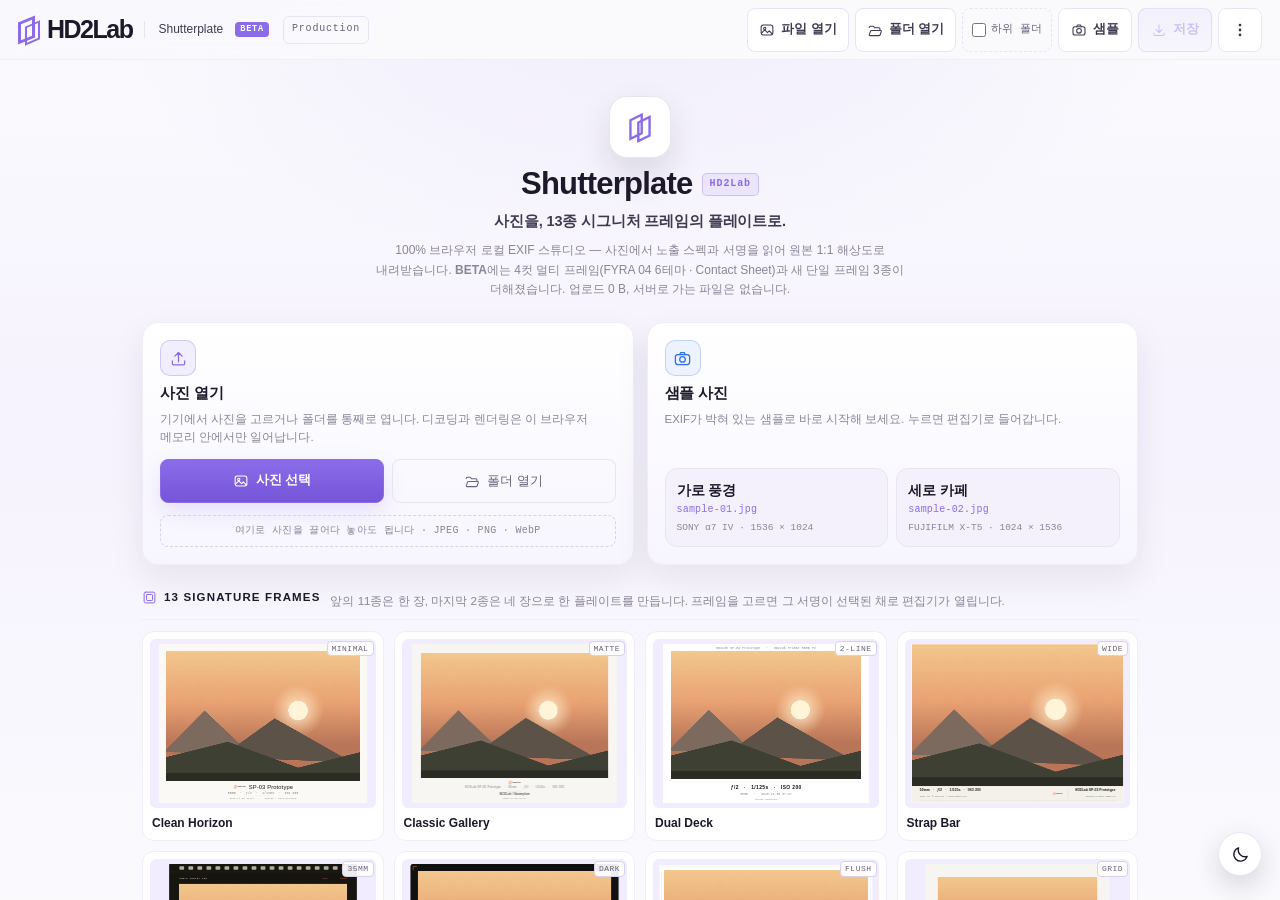
==== beta/index.html @ faafee8e "chore(assets): 공용 테마 자산을 레포 안 ./assets/ 로 복사 — 루트 /assets/ 참조 제거 (beta 포함) - assets/hd2-theme.css · " ====
<!DOCTYPE html>
<html lang="ko" data-theme="light">
<head>
  <meta charset="utf-8" />
  <meta name="viewport" content="width=device-width, initial-scale=1.0, viewport-fit=cover" />
  <meta name="theme-color" content="#FAFAFD" />
  <meta name="color-scheme" content="light dark" />
  <meta name="description" content="HD2Lab Shutterplate BETA — 사진을 13종 시그니처 프레임의 플레이트로. EXIF를 읽어 보더·노출 스펙·서명을 얹고 원본 1:1 해상도로 내려받습니다. 4컷 멀티 프레임(FYRA 04 · Contact Sheet) 포함. 업로드 0 B, 100% 브라우저 로컬 처리." />
  <title>Shutterplate BETA — HD2Lab Photo Frame Studio</title>
  <link rel="canonical" href="https://hyangdan2.github.io/PKPilot0003/" />

  <!-- Signature face for a custom caption (필기체). Loaded up front so the
       canvas can print it the moment a visitor picks it. -->
  <link rel="preconnect" href="https://fonts.googleapis.com" />
  <link rel="preconnect" href="https://fonts.gstatic.com" crossorigin />
  <link rel="stylesheet" href="https://fonts.googleapis.com/css2?family=Caveat:wght@400;700&display=swap" />

  <!-- PWA -->
  <link rel="manifest" href="manifest.json" />
  <meta name="apple-mobile-web-app-capable" content="yes" />
  <meta name="apple-mobile-web-app-status-bar-style" content="black-translucent" />
  <meta name="apple-mobile-web-app-title" content="Shutterplate" />
  <meta name="application-name" content="Shutterplate" />

  <!-- Favicons (HD2Lab dual-skew 규격) -->
  <link rel="icon" href="favicon.ico?v=20261116-softiris" sizes="any" />
  <link rel="icon" href="favicon.svg?v=20261116-softiris" type="image/svg+xml" />
  <link rel="icon" href="favicon-32x32.png?v=20261116-softiris" type="image/png" sizes="32x32" />
  <link rel="apple-touch-icon" href="apple-touch-icon.png?v=20261116-softiris" sizes="180x180" />

  <!-- Open Graph -->
  <meta property="og:type" content="website" />
  <meta property="og:site_name" content="HD2Lab" />
  <meta property="og:locale" content="ko_KR" />
  <meta property="og:title" content="Shutterplate BETA — HD2Lab Photo Frame Studio" />
  <meta property="og:description" content="사진을 13종 시그니처 프레임의 플레이트로 — 4컷 멀티 프레임(FYRA 04 · Contact Sheet) 포함. EXIF 노출 스펙·서명을 얹어 원본 1:1 해상도로." />
  <meta property="og:url" content="https://hyangdan2.github.io/PKPilot0003/beta/" />
  <meta property="og:image" content="https://hyangdan2.github.io/PKPilot0003/og-image.png?v=20261116-softiris" />
  <meta property="og:image:secure_url" content="https://hyangdan2.github.io/PKPilot0003/og-image.png?v=20261116-softiris" />
  <meta property="og:image:type" content="image/png" />
  <meta property="og:image:width" content="1200" />
  <meta property="og:image:height" content="630" />
  <meta property="og:image:alt" content="HD2Lab Shutterplate Beta — 13 frame signatures, EXIF photo plate studio" />

  <!-- Twitter -->
  <meta name="twitter:card" content="summary_large_image" />
  <meta name="twitter:title" content="Shutterplate BETA — HD2Lab Photo Frame Studio" />
  <meta name="twitter:description" content="사진을 13종 시그니처 프레임의 플레이트로 — 4컷 멀티 프레임 포함." />
  <meta name="twitter:image" content="https://hyangdan2.github.io/PKPilot0003/og-image.png?v=20261116-softiris" />

  <!-- HD2Lab shared theme: applies the stored hd2-theme before first paint (no flash) -->
  <script>try{var h=localStorage.getItem('hd2-theme');document.documentElement.setAttribute('data-theme',h==='dark'?'dark':'light');}catch(e){document.documentElement.setAttribute('data-theme','light');}</script>
  <link rel="stylesheet" href="../assets/hd2-theme.css?v=20261117-navy" />
  <script src="../assets/hd2-theme.js?v=20261117-navy" defer></script>
  <link rel="stylesheet" href="style.css?v=20261117-dark" />
</head>
<body>
  <!-- ── 자체 제작 SVG 아이콘 스프라이트 ─────────────────────────────── -->
  <svg class="sprite" xmlns="http://www.w3.org/2000/svg" aria-hidden="true" focusable="false">
    <!-- 필드 아이콘 -->
    <symbol id="i-camera" viewBox="0 0 24 24"><rect x="3" y="7" width="18" height="12.6" rx="3.1"/><circle cx="12" cy="13.2" r="3.5"/><path d="M8.4 7l1.4-2.4h4.4L15.6 7"/></symbol>
    <symbol id="i-optics" viewBox="0 0 24 24"><circle cx="12" cy="12" r="8.4"/><circle cx="12" cy="12" r="3.6"/><path d="M12 3.6v2.6M12 17.8v2.6M3.6 12h2.6M17.8 12h2.6"/></symbol>
    <symbol id="i-focal" viewBox="0 0 24 24"><path d="M4 12h16M4 12l3.4-3.4M4 12l3.4 3.4M20 12l-3.4-3.4M20 12l-3.4 3.4"/><circle cx="12" cy="12" r="1" fill="currentColor" stroke="none"/></symbol>
    <symbol id="i-aperture" viewBox="0 0 24 24"><circle cx="12" cy="12" r="8.4"/><path d="M12 4.2l6.6 4.6-2.5 7.8H7.9L5.4 8.8z"/><path d="M12 12l6.6-3.2M12 12l-4.1 4.6M12 12H5.4"/></symbol>
    <symbol id="i-shutter" viewBox="0 0 24 24"><circle cx="12" cy="12" r="8.4"/><path d="M12 7.2v5.1l3.4 2"/><path d="M12 3.6v1.4M20.4 12h-1.4M12 20.4v-1.4M3.6 12h1.4"/></symbol>
    <symbol id="i-iso" viewBox="0 0 24 24"><path d="M4 16.6a8.4 8.4 0 1 1 16 0"/><path d="M6.2 11.2l1.4.9M12 7.6v1.6M17.8 11.2l-1.4.9"/><path d="M12 16.4l4-3.6"/><circle cx="12" cy="16.4" r="1.2" fill="currentColor" stroke="none"/></symbol>
    <symbol id="i-date" viewBox="0 0 24 24"><rect x="3.4" y="5.2" width="17.2" height="15" rx="3"/><path d="M3.4 9.8h17.2M8.2 3.4v3.4M15.8 3.4v3.4"/><path d="M7.6 13.6h2.2M13.4 13.6h2.2M7.6 17h2.2M13.4 17h2.2"/></symbol>
    <symbol id="i-caption" viewBox="0 0 24 24"><path d="M14.4 5.2l4.4 4.4-7.6 7.6-4.8.8.8-4.8z"/><path d="M4 20.4c2.6-.3 4.2-1.8 5.6-1.8 1.4 0 2 1 3.4 1 1 0 1.8-.4 2.4-1.1"/></symbol>
    <!-- UI 아이콘 -->
    <symbol id="i-upload" viewBox="0 0 24 24"><path d="M12 16.2V4.4M12 4.4L7.4 9M12 4.4L16.6 9"/><path d="M4.2 15v3.2a1.8 1.8 0 0 0 1.8 1.8h12a1.8 1.8 0 0 0 1.8-1.8V15"/></symbol>
    <symbol id="i-image" viewBox="0 0 24 24"><rect x="3.2" y="4.6" width="17.6" height="14.8" rx="3.2"/><circle cx="8.6" cy="9.6" r="1.7"/><path d="M3.8 16.8l4.9-4.9 4.1 4.1 2.6-2.6 4.6 4.6"/></symbol>
    <symbol id="i-download" viewBox="0 0 24 24"><path d="M12 4.2v11.6M12 15.8l-4.4-4.4M12 15.8l4.4-4.4"/><path d="M4.2 16.6v1.8a1.8 1.8 0 0 0 1.8 1.8h12a1.8 1.8 0 0 0 1.8-1.8v-1.8"/></symbol>
    <symbol id="i-share" viewBox="0 0 24 24"><path d="M12 15.4V3.6M12 3.6L7.8 7.8M12 3.6l4.2 4.2"/><path d="M5.4 12.4v6.2a1.8 1.8 0 0 0 1.8 1.8h9.6a1.8 1.8 0 0 0 1.8-1.8v-6.2"/></symbol>
    <symbol id="i-minus" viewBox="0 0 24 24"><path d="M5.2 12h13.6"/></symbol>
    <symbol id="i-plus" viewBox="0 0 24 24"><path d="M12 5.2v13.6M5.2 12h13.6"/></symbol>
    <symbol id="i-fit" viewBox="0 0 24 24"><path d="M4.4 9.2V6.2a1.8 1.8 0 0 1 1.8-1.8H9M15 4.4h2.8a1.8 1.8 0 0 1 1.8 1.8v3M19.6 15v2.8a1.8 1.8 0 0 1-1.8 1.8H15M9 19.6H6.2a1.8 1.8 0 0 1-1.8-1.8V15"/></symbol>
    <symbol id="i-sun" viewBox="0 0 24 24"><circle cx="12" cy="12" r="4.1"/><path d="M12 2.6v2.1M12 19.3v2.1M2.6 12h2.1M19.3 12h2.1M5.5 5.5l1.5 1.5M17 17l1.5 1.5M18.5 5.5L17 7M7 17l-1.5 1.5"/></symbol>
    <symbol id="i-moon" viewBox="0 0 24 24"><path d="M20.2 14.6A8.2 8.2 0 0 1 9.5 3.9a8.5 8.5 0 1 0 10.7 10.7z"/></symbol>
    <symbol id="i-dots" viewBox="0 0 24 24"><circle cx="12" cy="5.4" r="1.85" fill="currentColor" stroke="none"/><circle cx="12" cy="12" r="1.85" fill="currentColor" stroke="none"/><circle cx="12" cy="18.6" r="1.85" fill="currentColor" stroke="none"/></symbol>
    <symbol id="i-close" viewBox="0 0 24 24"><path d="M5.8 5.8l12.4 12.4M18.2 5.8L5.8 18.2"/></symbol>
    <symbol id="i-check" viewBox="0 0 24 24"><path d="M4.8 12.6l4.7 4.7L19.2 7.2"/></symbol>
    <symbol id="i-refresh" viewBox="0 0 24 24"><path d="M19.8 12a7.8 7.8 0 1 1-2.6-5.8"/><path d="M19.9 4.4v4.4h-4.4"/></symbol>
    <symbol id="i-swap" viewBox="0 0 24 24"><path d="M4.4 8.4h13.2M14.2 5l3.4 3.4-2 1.9M19.6 15.6H6.4M9.8 19l-3.4-3.4"/></symbol>
    <symbol id="i-trash" viewBox="0 0 24 24"><path d="M4.8 7.2h14.4M9.4 7.2V5.4a1.4 1.4 0 0 1 1.4-1.4h2.4a1.4 1.4 0 0 1 1.4 1.4v1.8"/><path d="M6.6 7.2l.8 11.4a1.8 1.8 0 0 0 1.8 1.6h5.6a1.8 1.8 0 0 0 1.8-1.6l.8-11.4"/><path d="M10.4 10.8v6M13.6 10.8v6"/></symbol>
    <symbol id="i-shield" viewBox="0 0 24 24"><path d="M12 3.2l7.4 2.9v5.3c0 4.5-3.1 7.8-7.4 9.6-4.3-1.8-7.4-5.1-7.4-9.6V6.1z"/><path d="M8.8 11.9l2.3 2.3 3.9-3.9"/></symbol>
    <symbol id="i-chevron" viewBox="0 0 24 24"><path d="M7 10l5 5 5-5"/></symbol>
    <symbol id="i-sliders" viewBox="0 0 24 24"><path d="M4.4 7.6h6.2M14.4 7.6h5.2M4.4 16.4h3.2M11.4 16.4h8.2"/><circle cx="12.6" cy="7.6" r="1.9"/><circle cx="9.6" cy="16.4" r="1.9"/></symbol>
    <symbol id="i-stamp" viewBox="0 0 24 24"><circle cx="12" cy="9.2" r="5.2"/><path d="M8.6 13.6L7.2 20.4h9.6l-1.4-6.8"/></symbol>
    <symbol id="i-film" viewBox="0 0 24 24"><rect x="3" y="5" width="18" height="14" rx="2.4"/><path d="M6.6 5v14M17.4 5v14M3 9.2h3.6M3 14.8h3.6M17.4 9.2H21M17.4 14.8H21"/></symbol>
    <symbol id="i-frame" viewBox="0 0 24 24"><rect x="3.4" y="3.4" width="17.2" height="17.2" rx="2.4"/><rect x="7.2" y="7.2" width="9.6" height="9.6" rx="1.2"/></symbol>
    <symbol id="i-ratio" viewBox="0 0 24 24"><rect x="3.4" y="6.4" width="17.2" height="11.2" rx="2.2"/><path d="M6.6 6.4v11.2M17.4 6.4v11.2"/></symbol>
    <symbol id="i-grid" viewBox="0 0 24 24"><rect x="3.6" y="3.6" width="7.2" height="7.2" rx="1.6"/><rect x="13.2" y="3.6" width="7.2" height="7.2" rx="1.6"/><rect x="3.6" y="13.2" width="7.2" height="7.2" rx="1.6"/><rect x="13.2" y="13.2" width="7.2" height="7.2" rx="1.6"/></symbol>
    <symbol id="i-info" viewBox="0 0 24 24"><circle cx="12" cy="12" r="8.6"/><path d="M12 11v5.4"/><circle cx="12" cy="7.9" r="1" fill="currentColor" stroke="none"/></symbol>
    <symbol id="i-copy" viewBox="0 0 24 24"><rect x="9" y="9" width="11.4" height="11.4" rx="2.6"/><path d="M15.4 5.8V5.2a2.2 2.2 0 0 0-2.2-2.2H5.6A2.2 2.2 0 0 0 3.4 5.2v7.6a2.2 2.2 0 0 0 2.2 2.2h.6"/></symbol>
    <symbol id="i-arrow" viewBox="0 0 24 24"><path d="M4.6 12h14M13.2 6.6L18.6 12l-5.4 5.4"/></symbol>
    <!-- 포털 -->
    <symbol id="i-portal-home" viewBox="0 0 24 24"><path d="M4 10.4L12 4l8 6.4V20a1 1 0 0 1-1 1h-4.6v-6.2H9.6V21H5a1 1 0 0 1-1-1z"/></symbol>
    <symbol id="i-portal-apps" viewBox="0 0 24 24"><rect x="3.6" y="3.6" width="7.2" height="7.2" rx="2"/><rect x="13.2" y="3.6" width="7.2" height="7.2" rx="2"/><rect x="3.6" y="13.2" width="7.2" height="7.2" rx="2"/><rect x="13.2" y="13.2" width="7.2" height="7.2" rx="2"/></symbol>
    <!-- 워크스페이스 -->
    <symbol id="i-folder" viewBox="0 0 24 24"><path d="M3.4 7.6a1.8 1.8 0 0 1 1.8-1.8h4.4l2.1 2.3h6.9a1.8 1.8 0 0 1 1.8 1.8v9.5a1.8 1.8 0 0 1-1.8 1.8H5.2a1.8 1.8 0 0 1-1.8-1.8z"/><path d="M3.4 10.6h17.2"/></symbol>
    <symbol id="i-folder-open" viewBox="0 0 24 24"><path d="M3.4 8.2a1.8 1.8 0 0 1 1.8-1.8h4.2l1.9 2.1h6.3a1.8 1.8 0 0 1 1.8 1.8v1.3"/><path d="M4.2 20.4h13.9a1.8 1.8 0 0 0 1.7-1.2l1.7-5.1a1 1 0 0 0-.9-1.3H6.9a1.8 1.8 0 0 0-1.7 1.2l-1.9 5.4z"/></symbol>
  </svg>

  <a class="skip-link" href="#appMain">본문으로 건너뛰기</a>

  <header class="app-header">
    <button class="brand" id="brandBtn" type="button" aria-label="Shutterplate 홈으로 이동" title="Shutterplate 홈 — 랜딩 화면">
      <span class="mark" aria-hidden="true"></span>
      <span class="brand-name">HD2Lab</span>
      <em>Shutterplate</em>
      <span class="beta-badge" title="베타 빌드 — 정식판은 Production 링크">BETA</span>
    </button>
    <a class="prod-link" href="../" title="정식판 Shutterplate로 이동" aria-label="정식판 Shutterplate로 이동">Production</a>

    <div class="header-actions">
      <!-- PC 워크스페이스 열기 (≥1024px) -->
      <div class="pc-open" id="pcOpen">
        <button class="hbtn" id="openFilesBtn" type="button" title="사진 여러 장 열기 — 워크스페이스" aria-label="사진 여러 장 열기">
          <svg class="ic" viewBox="0 0 24 24" aria-hidden="true"><use href="#i-image"/></svg>
          <span class="hbtn-label">파일 열기</span>
        </button>
        <button class="hbtn" id="openFolderBtn" type="button" title="폴더 열기 — Workspace" aria-label="폴더 열기">
          <svg class="ic" viewBox="0 0 24 24" aria-hidden="true"><use href="#i-folder-open"/></svg>
          <span class="hbtn-label">폴더 열기</span>
        </button>
        <label class="pc-rec" for="recursiveToggle" title="폴더를 열 때 하위 폴더의 사진까지 포함">
          <input type="checkbox" id="recursiveToggle" />
          <span>하위 폴더</span>
        </label>
      </div>
      <input id="wsFileInput" type="file" accept="image/*" multiple hidden />
      <input id="wsFolderInput" type="file" accept="image/*" webkitdirectory directory multiple hidden />
      <button class="hbtn" id="headerSampleBtn" type="button" title="샘플 사진 불러오기" aria-label="샘플 사진 불러오기">
        <svg class="ic" viewBox="0 0 24 24" aria-hidden="true"><use href="#i-camera"/></svg>
        <span class="hbtn-label">샘플</span>
      </button>
      <button class="hbtn hbtn--accent" id="headerDownloadBtn" type="button" title="플레이트 저장" aria-label="플레이트 저장" disabled>
        <svg class="ic" viewBox="0 0 24 24" aria-hidden="true"><use href="#i-download"/></svg>
        <span class="hbtn-label">저장</span>
      </button>
      <!-- 편집기 전용: 랜딩의 플로팅 토글이 여기로 도킹한다 (js/theme-dock.js) -->
      <button class="hbtn-theme" id="headerThemeBtn" type="button" aria-pressed="false" aria-label="다크 모드로 전환 (네이비 &amp; 라벤더)" title="다크 모드로 전환 (네이비 &amp; 라벤더)">
        <svg class="ic ic-theme ic-theme--moon" viewBox="0 0 24 24" aria-hidden="true" focusable="false"><path d="M20.4 14.4A8.6 8.6 0 0 1 9.6 3.6a8.6 8.6 0 1 0 10.8 10.8z"/></svg>
        <svg class="ic ic-theme ic-theme--sun" viewBox="0 0 24 24" aria-hidden="true" focusable="false"><circle cx="12" cy="12" r="4.1"/><path d="M12 2.7v2.3M12 19v2.3M2.7 12h2.3M19 12h2.3M5.4 5.4l1.6 1.6M17 17l1.6 1.6M18.6 5.4L17 7M7 17l-1.6 1.6"/></svg>
      </button>
      <div class="portal-menu" id="portalMenu">
        <button class="portal-menu-btn" id="portalMenuBtn" type="button" aria-haspopup="menu" aria-expanded="false" aria-controls="portalMenuDropdown" aria-label="더 보기 — 워크스페이스 · 샘플 · 포털" title="더 보기">
          <svg class="ic" viewBox="0 0 24 24" aria-hidden="true"><use href="#i-dots"/></svg>
        </button>
        <div class="portal-menu-dropdown" id="portalMenuDropdown" role="menu" aria-labelledby="portalMenuBtn" hidden>
          <p class="portal-menu-head">WORKSPACE</p>
          <button class="portal-item" id="menuHomeBtn" type="button" role="menuitem">
            <span class="portal-ic" aria-hidden="true"><svg class="ic" viewBox="0 0 24 24"><use href="#i-portal-home"/></svg></span>
            <span class="portal-text"><b>홈 / 랜딩 화면</b><small>시작 화면으로 이동</small></span>
            <span class="portal-badge" aria-hidden="true">HOME</span>
          </button>
          <button class="portal-item" id="menuResetExifBtn" type="button" role="menuitem" disabled>
            <span class="portal-ic" aria-hidden="true"><svg class="ic" viewBox="0 0 24 24"><use href="#i-refresh"/></svg></span>
            <span class="portal-text"><b>EXIF 값으로 되돌리기</b><small id="menuResetHint">사진을 열면 쓸 수 있습니다</small></span>
            <span class="portal-badge portal-badge--live" id="menuResetBadge" aria-hidden="true">EXIF</span>
          </button>
          <button class="portal-item" id="menuEmblemBtn" type="button" role="menuitemcheckbox" aria-checked="false">
            <span class="portal-ic" aria-hidden="true"><svg class="ic" viewBox="0 0 24 24"><use href="#i-stamp"/></svg></span>
            <span class="portal-text"><b>엠블럼 색상</b><small id="menuEmblemHint">현재 원본 컬러 — 눌러서 All Black</small></span>
            <span class="portal-badge" id="menuEmblemState" aria-hidden="true">COLOR</span>
          </button>
          <span class="portal-sep" role="separator"></span>
          <p class="portal-menu-head">SAMPLES</p>
          <button class="portal-item" id="menuSample01" type="button" role="menuitem">
            <span class="portal-ic" aria-hidden="true"><svg class="ic" viewBox="0 0 24 24"><use href="#i-image"/></svg></span>
            <span class="portal-text"><b>가로 풍경</b><small>sample-01.jpg · SONY α7 IV</small></span>
            <span class="portal-badge" aria-hidden="true">LANDSCAPE</span>
          </button>
          <button class="portal-item" id="menuSample02" type="button" role="menuitem">
            <span class="portal-ic" aria-hidden="true"><svg class="ic" viewBox="0 0 24 24"><use href="#i-camera"/></svg></span>
            <span class="portal-text"><b>세로 카페</b><small>sample-02.jpg · FUJIFILM X-T5</small></span>
            <span class="portal-badge" aria-hidden="true">CAFE</span>
          </button>
          <span class="portal-sep" role="separator"></span>
          <p class="portal-menu-head">BUILD</p>
          <a class="portal-item" role="menuitem" href="../">
            <span class="portal-ic" aria-hidden="true"><svg class="ic" viewBox="0 0 24 24"><use href="#i-arrow"/></svg></span>
            <span class="portal-text"><b>Production으로 돌아가기</b><small>정식 Shutterplate (8 프레임)</small></span>
            <span class="portal-badge" aria-hidden="true">STABLE</span>
          </a>
          <span class="portal-sep" role="separator"></span>
          <p class="portal-menu-head">NAVIGATION</p>
          <a class="portal-item" role="menuitem" href="https://hyangdan2.github.io/" target="_blank" rel="noopener noreferrer">
            <span class="portal-ic" aria-hidden="true"><svg class="ic" viewBox="0 0 24 24"><use href="#i-portal-home"/></svg></span>
            <span class="portal-text"><b>HD2Lab Web-HQ</b><small>Main Portal</small></span>
            <span class="portal-badge" aria-hidden="true">EXTERNAL</span>
          </a>
          <a class="portal-item" role="menuitem" href="https://hyangdan2.github.io/ApplicationHub/" target="_blank" rel="noopener noreferrer">
            <span class="portal-ic" aria-hidden="true"><svg class="ic" viewBox="0 0 24 24"><use href="#i-portal-apps"/></svg></span>
            <span class="portal-text"><b>ApplicationHub</b><small>Apps Catalog</small></span>
            <span class="portal-badge" aria-hidden="true">EXTERNAL</span>
          </a>
        </div>
      </div>
    </div>
  </header>

  <main class="app-main" id="appMain" tabindex="-1">

  <!-- ── 랜딩 (Film Studio식 홈) ─────────────────────────────────────── -->
  <section class="home" id="homeView" aria-label="Shutterplate 랜딩">
    <div class="home-inner">
      <div class="inapp-banner home-inapp" id="homeInappBanner" data-inapp-banner role="status" hidden>
        <svg class="ic" viewBox="0 0 24 24" aria-hidden="true"><use href="#i-info"/></svg>
        <p class="inapp-msg"><b data-inapp-name>카카오톡</b> 안에서는 사진 저장이 막힙니다 — ‘다른 브라우저로 열기’로 열어 주세요</p>
        <button class="inapp-copy" type="button" data-copy-url aria-label="페이지 주소 복사">
          <svg class="ic" viewBox="0 0 24 24" aria-hidden="true"><use href="#i-copy"/></svg><span>주소 복사</span>
        </button>
      </div>

      <header class="home-hero">
        <span class="hero-mark" aria-hidden="true">
          <svg viewBox="0 0 64 64" aria-label="HD2Lab Brand Mark">
            <path d="M15 20L35 10V43L15 53ZM29 24L49 14V47L29 57Z" fill="none" stroke="#8B6CE8" stroke-width="4.2" stroke-linejoin="miter"/>
          </svg>
        </span>
        <div class="hero-title-row">
          <h1>Shutterplate</h1>
          <span class="brand-badge hero-badge">HD2Lab</span>
        </div>
        <p class="hero-sub">사진을, 13종 시그니처 프레임의 플레이트로.</p>
        <p class="hero-note">100% 브라우저 로컬 EXIF 스튜디오 — 사진에서 노출 스펙과 서명을 읽어 원본 1:1 해상도로 내려받습니다. <b>BETA</b>에는 4컷 멀티 프레임(FYRA 04 6테마 · Contact Sheet)과 새 단일 프레임 3종이 더해졌습니다. 업로드 0 B, 서버로 가는 파일은 없습니다.</p>
      </header>

      <section class="home-session" id="homeSession" aria-label="진행 중인 세션" hidden>
        <span class="hs-thumb"><canvas id="homeThumb" width="112" height="112" aria-hidden="true"></canvas></span>
        <div class="hs-info">
          <span class="hs-kicker">ACTIVE SESSION</span>
          <b class="hs-name" id="homeSessionName">—</b>
          <span class="hs-meta"><span id="homeSessionSize">—</span><span class="sep" aria-hidden="true">·</span><span id="homeSessionFrame">—</span></span>
        </div>
        <button class="btn btn-accent hs-continue" id="homeContinueBtn" type="button">
          <span>계속 편집하기 (Continue Editing)</span>
          <svg class="ic" viewBox="0 0 24 24" aria-hidden="true"><use href="#i-arrow"/></svg>
        </button>
      </section>

      <div class="home-launch">
        <section class="launch-card" id="homeDrop" aria-label="사진 열기">
          <div class="lc-head">
            <span class="lc-ic lc-ic--accent" aria-hidden="true"><svg class="ic" viewBox="0 0 24 24"><use href="#i-upload"/></svg></span>
            <h2>사진 열기</h2>
            <p>기기에서 사진을 고르거나 폴더를 통째로 엽니다. 디코딩과 렌더링은 이 브라우저 메모리 안에서만 일어납니다.</p>
          </div>
          <div class="lc-actions">
            <button class="btn btn-accent" id="homeOpenFilesBtn" type="button"><svg class="ic" viewBox="0 0 24 24" aria-hidden="true"><use href="#i-image"/></svg><span>사진 선택</span></button>
            <button class="btn btn-quiet" id="homeOpenFolderBtn" type="button"><svg class="ic" viewBox="0 0 24 24" aria-hidden="true"><use href="#i-folder-open"/></svg><span>폴더 열기</span></button>
          </div>
          <p class="lc-drop">여기로 사진을 끌어다 놓아도 됩니다 · JPEG · PNG · WebP</p>
        </section>

        <section class="launch-card" aria-label="샘플 사진">
          <div class="lc-head">
            <span class="lc-ic lc-ic--warm" aria-hidden="true"><svg class="ic" viewBox="0 0 24 24"><use href="#i-camera"/></svg></span>
            <h2>샘플 사진</h2>
            <p>EXIF가 박혀 있는 샘플로 바로 시작해 보세요. 누르면 편집기로 들어갑니다.</p>
          </div>
          <div class="lc-samples">
            <button class="sample-btn" id="homeSample01" type="button">
              <span class="sb-name">가로 풍경</span>
              <span class="sb-file">sample-01.jpg</span>
              <span class="sb-tag">SONY α7 IV · 1536 × 1024</span>
            </button>
            <button class="sample-btn" id="homeSample02" type="button">
              <span class="sb-name">세로 카페</span>
              <span class="sb-file">sample-02.jpg</span>
              <span class="sb-tag">FUJIFILM X-T5 · 1024 × 1536</span>
            </button>
          </div>
        </section>
      </div>

      <section class="home-frames" aria-labelledby="homeFramesTitle">
        <div class="hf-head">
          <h2 id="homeFramesTitle"><svg class="ic" viewBox="0 0 24 24" aria-hidden="true"><use href="#i-frame"/></svg>13 SIGNATURE FRAMES</h2>
          <p>앞의 11종은 한 장, 마지막 2종은 네 장으로 한 플레이트를 만듭니다. 프레임을 고르면 그 서명이 선택된 채로 편집기가 열립니다.</p>
        </div>
        <div class="hf-grid" id="homeFrameGrid" role="group" aria-label="시그니처 프레임 선택"></div>
      </section>

      <ul class="home-badges">
        <li><svg class="ic" viewBox="0 0 24 24" aria-hidden="true"><use href="#i-shield"/></svg>100% 로컬 처리 · 업로드 0 B</li>
        <li><svg class="ic" viewBox="0 0 24 24" aria-hidden="true"><use href="#i-ratio"/></svg>원본 1:1 해상도 출력</li>
        <li><svg class="ic" viewBox="0 0 24 24" aria-hidden="true"><use href="#i-grid"/></svg>4컷 멀티 프레임 · FYRA 04</li>
      </ul>
    </div>
  </section>

  <!-- ── 스튜디오 (편집기) ───────────────────────────────────────────── -->
  <section class="studio" id="editorView" aria-labelledby="editorTitle" hidden>
    <h2 class="sr-only" id="editorTitle">Shutterplate — HD2Lab 포토 프레임 스튜디오</h2>

    <!-- ── 프리뷰 스테이지 ─────────────────────────────────────────── -->
    <section class="stage" id="stage" aria-label="플레이트 프리뷰" tabindex="-1">
      <div class="stage-bar">
        <span class="chip" id="photoChip"><svg class="ic" viewBox="0 0 24 24" aria-hidden="true"><use href="#i-image"/></svg><span>사진 없음</span></span>
        <span class="chip chip--ghost" id="styleChip">CLEAN HORIZON</span>
        <span class="chip chip--ghost" id="renderChip">—</span>
        <div class="stage-tools">
          <div class="seg seg--mini" id="bgSeg" role="group" aria-label="프리뷰 배경">
            <button type="button" data-bg="dark" aria-pressed="true" title="다크 배경" aria-label="다크 배경"><svg class="ic" viewBox="0 0 24 24" aria-hidden="true"><use href="#i-moon"/></svg></button>
            <button type="button" data-bg="light" aria-pressed="false" title="라이트 배경" aria-label="라이트 배경"><svg class="ic" viewBox="0 0 24 24" aria-hidden="true"><use href="#i-sun"/></svg></button>
          </div>
          <div class="zoom-group">
            <button class="icon-btn" id="zoomOutBtn" type="button" aria-label="축소" title="축소"><svg class="ic" viewBox="0 0 24 24" aria-hidden="true"><use href="#i-minus"/></svg></button>
            <button class="icon-btn icon-btn--wide" id="zoomFitBtn" type="button" aria-label="화면 맞춤" title="화면 맞춤"><svg class="ic" viewBox="0 0 24 24" aria-hidden="true"><use href="#i-fit"/></svg><span id="zoomLabel">맞춤</span></button>
            <button class="icon-btn" id="zoomInBtn" type="button" aria-label="확대" title="확대"><svg class="ic" viewBox="0 0 24 24" aria-hidden="true"><use href="#i-plus"/></svg></button>
          </div>
        </div>
      </div>

      <div class="stage-canvas" id="stageCanvas">
        <canvas id="plateCanvas" aria-label="플레이트 미리보기 캔버스"></canvas>

        <div class="empty-state" id="emptyState">
          <div class="dropzone" id="dropzone" role="button" tabindex="0" aria-label="사진을 끌어다 놓거나 눌러서 선택">
            <input id="fileInput" type="file" accept="image/*" hidden />
            <span class="dz-glow" aria-hidden="true"></span>
            <span class="dz-ring" aria-hidden="true">
              <svg class="dz-icon" viewBox="0 0 24 24" aria-hidden="true"><use href="#i-upload"/></svg>
            </span>
            <span class="dz-title">사진을 끌어다 놓기</span>
            <span class="dz-sub">또는 눌러서 선택 · JPEG · PNG · WebP</span>
          </div>
          <div class="empty-row">
            <button class="btn btn-accent" id="emptySampleBtn" type="button"><svg class="ic" viewBox="0 0 24 24" aria-hidden="true"><use href="#i-camera"/></svg><span>샘플 사진 불러오기</span></button>
          </div>
          <div class="empty-row empty-row--pc">
            <button class="btn btn-quiet" id="emptyOpenFilesBtn" type="button"><svg class="ic" viewBox="0 0 24 24" aria-hidden="true"><use href="#i-image"/></svg><span>파일 열기</span></button>
            <button class="btn btn-quiet" id="emptyOpenFolderBtn" type="button"><svg class="ic" viewBox="0 0 24 24" aria-hidden="true"><use href="#i-folder-open"/></svg><span>폴더 열기 (Workspace)</span></button>
          </div>
          <div class="inapp-banner" id="inappBanner" data-inapp-banner role="status" hidden>
            <svg class="ic" viewBox="0 0 24 24" aria-hidden="true"><use href="#i-info"/></svg>
            <p class="inapp-msg"><b data-inapp-name>카카오톡</b> 안에서는 사진 저장이 막힙니다 — 우측 상단 ⋯ → ‘다른 브라우저로 열기’로 열어 주세요</p>
            <button class="inapp-copy" type="button" data-copy-url aria-label="페이지 주소 복사">
              <svg class="ic" viewBox="0 0 24 24" aria-hidden="true"><use href="#i-copy"/></svg><span>주소 복사</span>
            </button>
          </div>
          <p class="empty-note"><svg class="ic" viewBox="0 0 24 24" aria-hidden="true"><use href="#i-shield"/></svg>업로드 0 B · 사진은 이 기기에서만 처리됩니다</p>
        </div>
      </div>

      <!-- ── 4컷 사진 칸 — 플로팅 제어 (멀티컷 프레임에서만) ────────── -->
      <button class="slot-fab" id="slotToggle" type="button" aria-label="4컷 사진 칸 열기" aria-controls="slotBar" aria-expanded="false" aria-haspopup="true" title="4컷 사진 칸 — #1~#4 교체 · 맞바꾸기 · 샘플 · 사진 4장" hidden>
        <svg class="ic" viewBox="0 0 24 24" aria-hidden="true"><use href="#i-grid"/></svg>
        <b class="slot-fab-n" aria-hidden="true">4</b>
      </button>

      <section class="slots slots--float" id="slotBar" role="group" aria-label="멀티컷 사진 칸" aria-hidden="true" hidden>
        <div class="slots-head">
          <span class="slots-title">MULTI-CUT SLOTS</span>
          <span class="slots-hint" id="slotHint">4 / 4칸 · 칸을 눌러 교체, ⇄ 로 맞바꾸기</span>
        </div>
        <div class="slot-track" id="slotTrack" role="list" aria-label="멀티컷 사진 칸"></div>
        <div class="slots-actions">
          <button class="slots-btn" id="slotSampleBtn" type="button" title="샘플 사진으로 4칸 채우기">
            <svg class="ic" viewBox="0 0 24 24" aria-hidden="true"><use href="#i-camera"/></svg><span>샘플</span>
          </button>
          <button class="slots-btn slots-btn--accent" id="slotAddBtn" type="button" title="사진 4장을 한 번에 열기">
            <svg class="ic" viewBox="0 0 24 24" aria-hidden="true"><use href="#i-image"/></svg><span>사진 4장</span>
          </button>
        </div>
        <input id="slotAllInput" type="file" accept="image/*" multiple hidden />
        <input id="slotOneInput" type="file" accept="image/*" hidden />
      </section>
    </section>

    <!-- ── 선택된 사진 (컴팩트 활성 세션 카드) ─────────────────────── -->
    <section class="session" id="sessionCard" aria-label="선택한 사진" hidden>
      <span class="session-thumb"><canvas id="sessionThumb" width="72" height="72" aria-hidden="true"></canvas></span>
      <div class="session-info">
        <b class="session-name" id="metaName">—</b>
        <span class="session-facts">
          <span id="metaSize">—</span>
          <span class="sep" aria-hidden="true">·</span>
          <span id="metaBytes">—</span>
          <span class="chip chip--exif" id="metaExifChip"><span id="metaExif">—</span></span>
        </span>
      </div>
      <div class="session-actions">
        <button class="btn btn-ghost pc-only" id="sessionOpenFilesBtn" type="button" title="사진 여러 장 열기"><svg class="ic" viewBox="0 0 24 24" aria-hidden="true"><use href="#i-image"/></svg><span>파일 열기</span></button>
        <button class="btn btn-ghost pc-only" id="sessionOpenFolderBtn" type="button" title="폴더 열기 (Workspace)"><svg class="ic" viewBox="0 0 24 24" aria-hidden="true"><use href="#i-folder-open"/></svg><span>폴더</span></button>
        <button class="btn btn-ghost" id="changeBtn" type="button" title="사진 변경"><svg class="ic" viewBox="0 0 24 24" aria-hidden="true"><use href="#i-swap"/></svg><span>변경</span></button>
        <button class="btn btn-ghost" id="clearBtn" type="button" title="비우기" aria-label="캔버스 비우기"><svg class="ic" viewBox="0 0 24 24" aria-hidden="true"><use href="#i-close"/></svg><span class="hide-xs">비우기</span></button>
      </div>
    </section>

    <!-- ── 하단 가로 프레임 슬라이더 ───────────────────────────────── -->
    <section class="strip" aria-label="프레임 갤러리">
      <div class="strip-head">
        <span class="strip-title">FRAME LIBRARY</span>
        <span class="strip-count"><b id="frameCount">13</b> SIGNATURES</span>
        <span class="strip-hint">휠 · 드래그 · 스와이프 · FYRA 04는 다시 눌러 테마</span>
      </div>
      <div class="strip-track" id="frameStrip" role="radiogroup" aria-label="프레임 스타일 선택"></div>
    </section>

    <!-- ── 워크스페이스 사진 스트립 (PC · 여러 장/폴더 열었을 때) ────── -->
    <section class="ws-strip" id="wsStrip" aria-label="워크스페이스 사진 목록" hidden>
      <div class="ws-head">
        <button class="ws-toggle" id="wsToggle" type="button" aria-expanded="true" aria-controls="wsTrack">
          <svg class="ic ws-chev" viewBox="0 0 24 24" aria-hidden="true"><use href="#i-chevron"/></svg>
          <svg class="ic ws-folder" viewBox="0 0 24 24" aria-hidden="true"><use href="#i-folder-open"/></svg>
          <b id="wsName">워크스페이스</b>
          <span class="ws-count" id="wsCount">0 / 0</span>
        </button>
        <span class="ws-status" id="wsStatus" role="status" hidden></span>
        <label class="ws-sort-wrap">
          <span class="sr-only">워크스페이스 정렬</span>
          <select id="wsSort" aria-label="워크스페이스 정렬">
            <option value="name">이름 ↑</option>
            <option value="reverse">이름 ↓</option>
          </select>
        </label>
      </div>
      <div class="ws-track" id="wsTrack" role="listbox" aria-label="워크스페이스 사진 선택"></div>
    </section>

    <!-- ── 도구 모음 ──────────────────────────────────────────────── -->
    <nav class="toolbar" id="toolbar" aria-label="플레이트 도구">
      <button class="tool" type="button" data-sheet="exif" aria-expanded="false" aria-controls="sheet" aria-haspopup="dialog">
        <svg class="ic" viewBox="0 0 24 24" aria-hidden="true"><use href="#i-sliders"/></svg><span>EXIF 편집</span>
      </button>
      <button class="tool" type="button" data-sheet="geometry" aria-expanded="false" aria-controls="sheet" aria-haspopup="dialog">
        <svg class="ic" viewBox="0 0 24 24" aria-hidden="true"><use href="#i-frame"/></svg><span>프레임/여백</span>
      </button>
      <button class="tool" type="button" data-sheet="emblem" aria-expanded="false" aria-controls="sheet" aria-haspopup="dialog">
        <svg class="ic" viewBox="0 0 24 24" aria-hidden="true"><use href="#i-stamp"/></svg><span>엠블럼</span>
      </button>
      <button class="tool" type="button" data-sheet="export" aria-expanded="false" aria-controls="sheet" aria-haspopup="dialog">
        <svg class="ic" viewBox="0 0 24 24" aria-hidden="true"><use href="#i-download"/></svg><span>내보내기</span>
      </button>
    </nav>
  </section>
  </main>

  <!-- ── 제어 패널 (플로팅 시트 / 바텀시트) ─────────────────────────── -->
  <div class="sheet-backdrop" id="sheetBackdrop"></div>
  <section class="sheet" id="sheet" role="dialog" aria-modal="true" aria-labelledby="sheetTitle" aria-hidden="true" data-active="exif">
    <span class="sheet-grip" aria-hidden="true"></span>
    <!-- PC 고정 인스펙터 탭 (≥1024px). 모바일은 하단 도구 모음이 같은 역할을 합니다. -->
    <div class="ins-tabs" id="insTabs" role="tablist" aria-label="플레이트 인스펙터">
      <button class="ins-tab" type="button" data-tab="exif" role="tab" aria-selected="true" aria-controls="paneExif">
        <svg class="ic" viewBox="0 0 24 24" aria-hidden="true"><use href="#i-sliders"/></svg><span>EXIF 편집</span>
      </button>
      <button class="ins-tab" type="button" data-tab="geometry" role="tab" aria-selected="false" aria-controls="paneGeometry">
        <svg class="ic" viewBox="0 0 24 24" aria-hidden="true"><use href="#i-frame"/></svg><span>프레임/여백</span>
      </button>
      <button class="ins-tab" type="button" data-tab="emblem" role="tab" aria-selected="false" aria-controls="paneEmblem">
        <svg class="ic" viewBox="0 0 24 24" aria-hidden="true"><use href="#i-stamp"/></svg><span>엠블럼</span>
      </button>
      <button class="ins-tab" type="button" data-tab="export" role="tab" aria-selected="false" aria-controls="paneExport">
        <svg class="ic" viewBox="0 0 24 24" aria-hidden="true"><use href="#i-download"/></svg><span>내보내기</span>
      </button>
    </div>
    <header class="sheet-head">
      <div class="sheet-heading">
        <p class="sheet-kicker" id="sheetKicker">CONTROL</p>
        <h2 id="sheetTitle">EXIF 편집</h2>
      </div>
      <button class="icon-btn" id="sheetClose" type="button" aria-label="패널 닫기"><svg class="ic" viewBox="0 0 24 24" aria-hidden="true"><use href="#i-close"/></svg></button>
    </header>

    <div class="sheet-body">
      <div class="pane" data-pane="exif" id="paneExif" role="tabpanel" aria-label="EXIF 편집">
        <div class="field">
          <span class="field-label"><svg class="ic" viewBox="0 0 24 24" aria-hidden="true"><use href="#i-camera"/></svg>Camera</span>
          <div class="field-pair">
            <input class="inp" id="fMake" placeholder="제조사 — SONY" autocomplete="off" spellcheck="false" aria-label="카메라 제조사" />
            <input class="inp" id="fModel" placeholder="모델 — ILCE-7M4" autocomplete="off" spellcheck="false" aria-label="카메라 모델명" />
          </div>
        </div>
        <div class="field">
          <span class="field-label"><svg class="ic" viewBox="0 0 24 24" aria-hidden="true"><use href="#i-optics"/></svg>Optics</span>
          <input class="inp" id="fLens" placeholder="렌즈 — FE 35mm F1.4 GM" autocomplete="off" spellcheck="false" aria-label="렌즈 모델" />
        </div>
        <div class="field-grid">
          <div class="field">
            <span class="field-label"><svg class="ic" viewBox="0 0 24 24" aria-hidden="true"><use href="#i-focal"/></svg>Focal</span>
            <input class="inp" id="fFocal" placeholder="35mm" autocomplete="off" spellcheck="false" aria-label="초점거리" />
          </div>
          <div class="field">
            <span class="field-label"><svg class="ic" viewBox="0 0 24 24" aria-hidden="true"><use href="#i-aperture"/></svg>Aperture</span>
            <input class="inp" id="fAperture" placeholder="ƒ/1.8" autocomplete="off" spellcheck="false" aria-label="조리개" />
          </div>
          <div class="field">
            <span class="field-label"><svg class="ic" viewBox="0 0 24 24" aria-hidden="true"><use href="#i-shutter"/></svg>Shutter</span>
            <input class="inp" id="fShutter" placeholder="1/250s" autocomplete="off" spellcheck="false" aria-label="셔터 스피드" />
          </div>
          <div class="field">
            <span class="field-label"><svg class="ic" viewBox="0 0 24 24" aria-hidden="true"><use href="#i-iso"/></svg>ISO</span>
            <input class="inp" id="fIso" placeholder="ISO 400" autocomplete="off" spellcheck="false" aria-label="감도" />
          </div>
        </div>
        <div class="field">
          <span class="field-label"><svg class="ic" viewBox="0 0 24 24" aria-hidden="true"><use href="#i-date"/></svg>Date / Time</span>
          <input class="inp" id="fDate" placeholder="2026.11.14 09:00" autocomplete="off" spellcheck="false" aria-label="촬영 일시" />
        </div>
        <div class="field">
          <span class="field-label"><svg class="ic" viewBox="0 0 24 24" aria-hidden="true"><use href="#i-caption"/></svg>Caption / Photographer</span>
          <input class="inp" id="fCaption" placeholder="서명 또는 작가명" autocomplete="off" spellcheck="false" aria-label="캡션 또는 작가명" />
          <div class="seg caption-mode" id="captionModeSeg" role="group" aria-label="캡션 글자체 모드">
            <button type="button" data-caption-mode="auto" aria-pressed="true">프레임 기본</button>
            <button type="button" data-caption-mode="custom" aria-pressed="false">커스텀</button>
          </div>
          <div class="caption-custom" id="captionCustomPanel" hidden>
            <div class="caption-line">
              <span class="caption-label">글자체</span>
              <div class="font-chips" id="captionFontChips" role="radiogroup" aria-label="캡션 글자체">
                <button type="button" class="font-chip" data-caption-font="sans" role="radio" aria-checked="true">Sans</button>
                <button type="button" class="font-chip" data-caption-font="serif" role="radio" aria-checked="false">Serif</button>
                <button type="button" class="font-chip" data-caption-font="mono" role="radio" aria-checked="false">Mono</button>
                <button type="button" class="font-chip font-chip--script" data-caption-font="script" role="radio" aria-checked="false">필기체</button>
              </div>
            </div>
            <div class="caption-line">
              <span class="caption-label">스타일</span>
              <div class="caption-styles">
                <label class="check"><input type="checkbox" id="captionBold" /><span>볼드</span></label>
                <label class="check"><input type="checkbox" id="captionItalic" /><span>이탤릭</span></label>
              </div>
            </div>
          </div>
        </div>
        <button class="btn btn-quiet btn-block" id="resetMetaBtn" type="button" disabled><svg class="ic" viewBox="0 0 24 24" aria-hidden="true"><use href="#i-refresh"/></svg><span>EXIF 값으로 되돌리기</span></button>
        <p class="hint">값을 고치면 캔버스가 즉시 다시 그려집니다. 비어 있는 항목은 프레임에서 생략됩니다.</p>
      </div>

      <div class="pane" data-pane="geometry" id="paneGeometry" role="tabpanel" aria-label="프레임 여백">
        <div class="slider">
          <label for="padRange">보더 패딩 <b id="padVal">3.4%</b></label>
          <input type="range" id="padRange" min="0" max="14" step="0.2" value="3.4" />
        </div>
        <div class="slider">
          <label for="extraRange">하단 밴드 <b id="extraVal">12%</b></label>
          <input type="range" id="extraRange" min="4" max="42" step="0.5" value="12" />
        </div>
        <div class="slider">
          <label for="radiusRange">모서리 라운딩 <b id="radiusVal">0.3%</b></label>
          <input type="range" id="radiusRange" min="0" max="6" step="0.1" value="0.3" />
        </div>
        <div class="field">
          <span class="field-label"><svg class="ic" viewBox="0 0 24 24" aria-hidden="true"><use href="#i-ratio"/></svg>Plate ratio</span>
          <select id="ratioSelect" aria-label="플레이트 비율">
            <option value="0">원본 비율 (Auto)</option>
            <option value="1">1 : 1 정방형</option>
            <option value="0.8">4 : 5 세로</option>
            <option value="1.25">5 : 4 가로</option>
            <option value="1.5">3 : 2 가로</option>
            <option value="1.7778">16 : 9 와이드</option>
          </select>
        </div>
        <div class="field">
          <span class="field-label"><svg class="ic" viewBox="0 0 24 24" aria-hidden="true"><use href="#i-film"/></svg>Film stock</span>
          <select id="stockSelect" aria-label="필름 스톡">
            <option>KODAK PORTRA 400</option>
            <option>KODAK EKTAR 100</option>
            <option>ILFORD HP5 PLUS</option>
            <option>CINE 800T</option>
          </select>
        </div>
        <div class="field">
          <span class="field-label"><svg class="ic" viewBox="0 0 24 24" aria-hidden="true"><use href="#i-caption"/></svg>Typeface</span>
          <select id="fontSelect" aria-label="폰트 패밀리">
            <option value="sans">Modern Sans</option>
            <option value="mono">Tech Mono</option>
            <option value="serif">Classic Serif</option>
          </select>
        </div>
        <button class="btn btn-quiet btn-block" id="resetGeoBtn" type="button"><svg class="ic" viewBox="0 0 24 24" aria-hidden="true"><use href="#i-sliders"/></svg><span>프레임 기본값으로</span></button>
        <p class="hint" id="geoMultiHint" hidden>멀티컷 플레이트(FYRA 04 · Contact Sheet)는 칸 배치가 고정입니다 — 여백·비율·필름 스톡 슬라이더는 단일 프레임에 적용됩니다.</p>
      </div>

      <div class="pane" data-pane="emblem" id="paneEmblem" role="tabpanel" aria-label="메이커 엠블럼">
        <div class="seg emblem-color" id="emblemMonoSeg" role="group" aria-label="엠블럼 색상">
          <button type="button" data-emblem-mono="color" aria-pressed="true">원본 컬러</button>
          <button type="button" data-emblem-mono="mono" aria-pressed="false">All Black (단색)</button>
        </div>
        <div class="emblem-grid" id="emblemGrid" role="radiogroup" aria-label="메이커 엠블럼"></div>
        <p class="hint" id="emblemHint">EXIF Make 기준 자동 선택 — 수동으로 덮어쓸 수 있습니다.</p>
      </div>

      <div class="pane" data-pane="export" id="paneExport" role="tabpanel" aria-label="내보내기">
        <div class="export-pane-controls">
        <div class="seg seg--wide" id="formatSeg" role="group" aria-label="파일 형식">
          <button type="button" data-format="jpeg" aria-pressed="true">JPEG 고화질</button>
          <button type="button" data-format="png" aria-pressed="false">PNG 무손실</button>
        </div>
        <div class="slider" id="qualityRow">
          <label for="qualityRange">JPEG 품질 <b id="qualityVal">95</b></label>
          <input type="range" id="qualityRange" min="70" max="100" step="1" value="95" />
        </div>
        </div>
        <div class="readout">
          <p><span>출력 해상도</span><b id="exportSize">—</b></p>
          <p><span>파일명</span><b id="exportName">—</b></p>
          <p><span>프레임</span><b id="exportStyle">—</b></p>
        </div>
        <button class="btn btn-accent btn-block" id="shareBtn" type="button" disabled hidden><svg class="ic" viewBox="0 0 24 24" aria-hidden="true"><use href="#i-share"/></svg><span>사진 앨범에 저장</span></button>
        <div class="export-actions">
          <button class="btn btn-quiet" id="downloadBtn" type="button" disabled><svg class="ic" viewBox="0 0 24 24" aria-hidden="true"><use href="#i-download"/></svg><span>파일로 내려받기</span></button>
          <button class="btn btn-quiet" id="previewBtn" type="button" disabled><svg class="ic" viewBox="0 0 24 24" aria-hidden="true"><use href="#i-image"/></svg><span>미리보기</span></button>
        </div>
        <button class="btn btn-accent btn-block" id="bulkBtn" type="button" hidden><svg class="ic" viewBox="0 0 24 24" aria-hidden="true"><use href="#i-folder-open"/></svg><span id="bulkLabel">전체 일괄 저장</span></button>
        <p class="hint" id="bulkStatus" role="status" hidden></p>
        <p class="hint" id="exportHint">원본 1:1 해상도로 저장 · 기기 메모리가 모자라면 4096 → 3072 → 2048px로 안전 저장</p>
      </div>
    </div>

    <!-- PC 고정 인스펙터 하단 도크 — 시트를 여닫지 않고 바로 저장 -->
    <div class="ins-dock" id="insDock">
      <div class="ins-dock-row">
        <div class="seg seg--wide seg--dock" id="formatSegDock" role="group" aria-label="파일 형식">
          <button type="button" data-format="jpeg" aria-pressed="true">JPEG</button>
          <button type="button" data-format="png" aria-pressed="false">PNG</button>
        </div>
        <button class="btn btn-accent" id="dockSaveBtn" type="button" disabled title="현재 사진 저장">
          <svg class="ic" viewBox="0 0 24 24" aria-hidden="true"><use href="#i-download"/></svg><span>저장</span>
        </button>
      </div>
      <div class="slider ins-dock-quality" id="qualityRowDock">
        <label for="qualityRangeDock">JPEG 품질 <b id="qualityValDock">95</b></label>
        <input type="range" id="qualityRangeDock" min="70" max="100" step="1" value="95" />
      </div>
      <p class="ins-dock-meta"><span id="dockSize">—</span><span id="dockCount">—</span></p>
    </div>
  </section>


  <!-- ── 내보내기 결과 ────────────────────────────────────────────── -->
  <div class="export-modal" id="exportModal" role="dialog" aria-modal="true" aria-labelledby="exportTitle" aria-hidden="true">
    <div class="export-card">
      <header class="export-head">
        <div class="export-heading">
          <p class="sheet-kicker">EXPORT RESULT</p>
          <h2 id="exportTitle">사진으로 저장</h2>
        </div>
        <button class="icon-btn" id="exportClose" type="button" aria-label="내보내기 닫기"><svg class="ic" viewBox="0 0 24 24" aria-hidden="true"><use href="#i-close"/></svg></button>
      </header>
      <button class="export-shot" id="exportShot" type="button" aria-label="전체 화면 미리보기 열기">
        <img id="exportImg" alt="내보낼 플레이트 미리보기" />
        <span class="export-shot-tag">눌러서 크게 보기</span>
      </button>
      <p class="export-meta" id="exportMeta">—</p>
      <div class="inapp-banner" id="exportInappBanner" data-inapp-banner role="status" hidden>
        <svg class="ic" viewBox="0 0 24 24" aria-hidden="true"><use href="#i-info"/></svg>
        <p class="inapp-msg"><b data-inapp-name>카카오톡</b> 안에서는 파일 저장이 막힙니다 — 우측 상단 ⋯ → ‘다른 브라우저로 열기’로 크롬에서 열어 주세요</p>
        <button class="inapp-copy" type="button" data-copy-url aria-label="페이지 주소 복사">
          <svg class="ic" viewBox="0 0 24 24" aria-hidden="true"><use href="#i-copy"/></svg><span>주소 복사</span>
        </button>
      </div>
      <button class="btn btn-accent btn-block" id="exportShare" type="button" hidden><svg class="ic" viewBox="0 0 24 24" aria-hidden="true"><use href="#i-share"/></svg><span>사진 앨범에 저장 / 공유</span></button>
      <button class="btn btn-quiet btn-block" id="exportSave" type="button"><svg class="ic" viewBox="0 0 24 24" aria-hidden="true"><use href="#i-download"/></svg><span>파일로 다운로드</span></button>
      <p class="hint" id="exportHintText">—</p>
    </div>
  </div>

  <!-- ── 전체 화면 미리보기 (길게 눌러 저장) ──────────────────────── -->
  <div class="preview-overlay" id="previewOverlay" role="dialog" aria-modal="true" aria-label="전체 화면 미리보기" aria-hidden="true">
    <header class="preview-head">
      <span class="preview-name" id="previewName">—</span>
      <button class="icon-btn" id="previewClose" type="button" aria-label="미리보기 닫기"><svg class="ic" viewBox="0 0 24 24" aria-hidden="true"><use href="#i-close"/></svg></button>
    </header>
    <div class="preview-body"><img id="previewImg" alt="플레이트 전체 화면 미리보기" /></div>
    <p class="preview-tip" id="previewTip">사진을 길게 눌러 ‘사진 앱에 저장’을 고르면 앨범에 들어갑니다</p>
  </div>

  <!-- ── FYRA 04 테마 창 (프레임을 다시 누르면 열립니다) ──────────── -->
  <div class="fyra-modal" id="fyraModal" role="dialog" aria-modal="true" aria-labelledby="fyraTitle" aria-hidden="true">
    <div class="fyra-card">
      <header class="fyra-head">
        <div class="fyra-heading">
          <p class="sheet-kicker">NORDIC 4-CUT · 6 THEMES</p>
          <h2 id="fyraTitle">FYRA 04 — 테마</h2>
          <p class="fyra-sub">지금은 <b id="fyraThemeName">Classic Strip</b>. 테마를 고르면 플레이트에 바로 적용됩니다. 프레임 목록에서 <b>FYRA 04</b>를 다시 누르면 이 창이 열립니다.</p>
        </div>
        <button class="icon-btn" id="fyraClose" type="button" aria-label="테마 창 닫기">
          <svg class="ic" viewBox="0 0 24 24" aria-hidden="true"><use href="#i-close"/></svg>
        </button>
      </header>
      <div class="fyra-grid" id="fyraGrid" role="radiogroup" aria-label="FYRA 04 테마 선택"></div>
    </div>
  </div>

  <div class="toasts" id="toasts" role="status" aria-live="polite"></div>

  <script src="js/vendor/exifr.full.umd.js" defer></script>
  <script src="js/emblems.js?v=20261115-beta-1" defer></script>
  <script src="js/exif-core.js?v=20261115-beta-1" defer></script>
  <script src="js/plate.js?v=20261115-beta-5" defer></script>
  <script src="app.js?v=20261117-navy" defer></script>
  <script src="js/theme-dock.js?v=20261117-dock" defer></script>
</body>
</html>
---- assets/hd2-theme.css ----
/* ==========================================================================
   HD2Lab · shared Light/Dark toggle (Navy & Lavender)
   One button, injected by /assets/hd2-theme.js, that flips
   :root[data-theme] between "light" (Soft Iris) and "dark" (Navy & Lavender).

   Per-page placement: an app overrides the custom properties below on
   `.hd2-theme-toggle` (bottom offset, z-index, surface colours).
   ========================================================================== */

.hd2-theme-toggle {
  --hd2-toggle-size: 44px;  /* 44px = the smallest comfortable touch target */
  --hd2-toggle-right: max(16px, env(safe-area-inset-right, 0px) + 16px);
  --hd2-toggle-bottom: max(18px, env(safe-area-inset-bottom, 0px) + 18px);
  --hd2-toggle-z: 60;

  position: fixed;
  z-index: var(--hd2-toggle-z);
  right: var(--hd2-toggle-right);
  bottom: var(--hd2-toggle-bottom);

  display: inline-flex;
  align-items: center;
  justify-content: center;
  width: var(--hd2-toggle-size);
  height: var(--hd2-toggle-size);
  margin: 0;
  padding: 0;

  border: 1px solid var(--hd2-toggle-border, rgba(29, 25, 43, 0.14));
  border-radius: 999px;
  background: var(--hd2-toggle-bg, #FFFFFF);
  color: var(--hd2-toggle-fg, #1D192B);
  box-shadow: var(--hd2-toggle-shadow, 0 10px 26px rgba(29, 25, 43, 0.16));
  cursor: pointer;
  -webkit-tap-highlight-color: transparent;
  backdrop-filter: blur(10px);
  transition: transform 0.18s ease, background-color 0.2s ease, border-color 0.2s ease,
    color 0.2s ease, box-shadow 0.2s ease;
}

.hd2-theme-toggle:hover {
  border-color: var(--hd2-toggle-hover, #A78BFA);
  color: var(--hd2-toggle-hover, #A78BFA);
}

.hd2-theme-toggle:active {
  transform: scale(0.94);
}

.hd2-theme-toggle:focus-visible {
  outline: 2px solid var(--hd2-toggle-hover, #A78BFA);
  outline-offset: 3px;
}

.hd2-theme-toggle .hd2-theme-ic {
  display: none;
  width: 19px;
  height: 19px;
  stroke: currentColor;
  stroke-width: 1.7;
  stroke-linecap: round;
  stroke-linejoin: round;
  fill: none;
}

/* the icon shows where the button takes you */
html[data-theme='light'] .hd2-theme-toggle .hd2-theme-ic[data-icon='moon'],
html[data-theme='dark'] .hd2-theme-toggle .hd2-theme-ic[data-icon='sun'] {
  display: block;
}

@media (prefers-reduced-motion: reduce) {
  .hd2-theme-toggle,
  .hd2-theme-toggle:active {
    transition: none;
    transform: none;
  }
}
---- beta/style.css ----
/* ============================================================================
   HD2Lab · Shutterplate (PKPilot0003)
   Compact studio shell — 100dvh, no page scroll. #101110 / #8B6CE8 / dual-skew.
   The plate itself is painted on canvas; this file is only the instrument.
   ==========================================================================*/

/* ── tokens ─────────────────────────────────────────────────────────────── */
:root {
  color-scheme: light;
  --ink: #FAFAFD;
  --ink-2: #FFFFFF;
  --ink-3: #F7F5FE;
  --tint: #F4F1FC;
  --tint-2: #F1ECFE;
  --line: #E8E4F2;
  --line-soft: #F0ECF8;
  --line-strong: #D8D0EC;
  --line-accent: #D6C9F6;
  --text-hi: #1D192B;
  --text: #3F3950;
  --muted: #68627A;
  --dim: #8B8598;
  --accent: #8B6CE8;
  --accent-dim: #6B4CD6;
  --accent-glow: rgba(139, 108, 232, 0.22);
  --stage-dark-a: #0a0b0a;
  --stage-dark-b: #0f1110;
  --stage-light-a: #e9ece6;
  --stage-light-b: #d8ded6;
  --r-sm: 8px;
  --r-md: 12px;
  --r-lg: 16px;
  --header-h: 56px;
  --toolbar-h: 56px;
  --thumb-h: 78px;
  --card-w: 132px;
  --sans: "Pretendard", -apple-system, BlinkMacSystemFont, "Segoe UI", "Apple SD Gothic Neo",
          "Noto Sans KR", "Malgun Gothic", Roboto, Arial, sans-serif;
  --mono: ui-monospace, "SF Mono", SFMono-Regular, Menlo, Consolas, "Liberation Mono", monospace;
}

* { box-sizing: border-box; }
[hidden] { display: none !important; }
html, body { margin: 0; padding: 0; }
html { -webkit-text-size-adjust: 100%; }

body {
  height: 100vh;
  height: 100dvh;
  display: flex;
  flex-direction: column;
  overflow: hidden;
  background: var(--ink);
  color: var(--text);
  font-family: var(--sans);
  font-size: 15px;
  line-height: 1.45;
  -webkit-font-smoothing: antialiased;
  text-rendering: optimizeLegibility;
  overscroll-behavior: none;
}

body::before {
  content: "";
  position: fixed;
  inset: 0;
  pointer-events: none;
  background:
    radial-gradient(900px 500px at 8% -10%, rgba(139, 108, 232, 0.07), transparent 60%),
    radial-gradient(700px 420px at 100% 110%, rgba(139, 108, 232, 0.045), transparent 60%);
  z-index: 0;
}

h1, h2, h3, p, ul, figure { margin: 0; }
ul { list-style: none; padding: 0; }
button { font: inherit; color: inherit; }
a { color: inherit; text-decoration: none; }

.sprite { position: absolute; width: 0; height: 0; overflow: hidden; }

.ic {
  width: 18px; height: 18px;
  fill: none; stroke: currentColor; stroke-width: 1.6;
  stroke-linecap: round; stroke-linejoin: round;
  flex: none;
}

.sr-only {
  position: absolute; width: 1px; height: 1px; padding: 0; margin: -1px;
  overflow: hidden; clip: rect(0 0 0 0); white-space: nowrap; border: 0;
}

.skip-link {
  position: fixed; top: -60px; left: 12px; z-index: 100;
  background: var(--accent); color: var(--ink-2); padding: 10px 16px;
  border-radius: var(--r-sm); font-weight: 700;
  transition: top 0.18s ease;
}
.skip-link:focus { top: 12px; }

:focus-visible { outline: 2px solid var(--accent); outline-offset: 2px; }

/* ── header ─────────────────────────────────────────────────────────────── */
.app-header {
  position: relative;
  z-index: 40;
  flex: none;
  height: var(--header-h);
  display: flex;
  align-items: center;
  gap: 10px;
  padding: 0 14px;
  padding-top: env(safe-area-inset-top);
  background: rgba(250, 250, 253, 0.9);
  backdrop-filter: blur(14px) saturate(130%);
  -webkit-backdrop-filter: blur(14px) saturate(130%);
  border-bottom: 1px solid var(--line-soft);
}

/* the Web-HQ lockup: [mark] HD2Lab | Shutterplate — no card, no pill, no box.
   The title goes home, so it is a button, but it is dressed as a title. */
.brand {
  display: inline-flex;
  align-items: center;
  gap: 12px;
  min-width: 0;
  min-height: 44px;
  flex: none;
  margin: 0 auto 0 0;
  padding: 0;
  border: 0;
  background: transparent;
  color: inherit;
  text-align: left;
  white-space: nowrap;
  font-weight: 800;
  font-size: 25px;
  letter-spacing: -1.5px;
  cursor: pointer;
  -webkit-tap-highlight-color: transparent;
}
.brand:hover .brand-name { color: var(--accent); }
.brand:focus-visible { outline: 2px solid var(--accent); outline-offset: 2px; border-radius: 2px; }
/* HD2Lab dual-skew mark — the same CSS mark as Web-HQ and AGPilot0002 */
.mark {
  display: inline-block;
  width: 17px;
  height: 22px;
  border: 3px solid var(--accent);
  transform: skewY(-23deg);
  position: relative;
  flex-shrink: 0;
}
.mark:after {
  content: '';
  position: absolute;
  inset: 4px -8px -7px 4px;
  border: 2px solid var(--accent);
}
.brand-name {
  font-size: 25px;
  font-weight: 800;
  letter-spacing: -1.5px;
  color: var(--text-hi);
  white-space: nowrap;
  transition: color 0.16s ease;
}
.brand em {
  font-size: 12px;
  letter-spacing: 0;
  font-style: normal;
  font-weight: 400;
  color: var(--muted-2);
  border-left: 1px solid var(--line);
  padding-left: 13px;
  white-space: nowrap;
}
.brand-badge {
  flex: none;
  font-family: var(--mono);
  font-size: 9px;
  font-weight: 600;
  letter-spacing: 0.09em;
  color: var(--accent);
  background: rgba(139, 108, 232, 0.1);
  border: 1px solid rgba(139, 108, 232, 0.3);
  border-radius: 5px;
  padding: 2px 5px;
  white-space: nowrap;
}

.header-actions { display: flex; align-items: center; gap: 6px; flex: none; }

.hbtn {
  display: inline-flex; align-items: center; justify-content: center; gap: 6px;
  min-width: 44px; min-height: 44px;
  padding: 0 12px;
  border: 1px solid var(--line);
  border-radius: var(--r-sm);
  background: var(--ink-2);
  color: var(--text);
  font-size: 12.5px; font-weight: 600;
  white-space: nowrap;
  cursor: pointer;
  -webkit-tap-highlight-color: transparent;
  transition: border-color 0.16s ease, color 0.16s ease, background 0.16s ease, opacity 0.16s ease;
}
.hbtn:hover:not(:disabled) { border-color: var(--accent-dim); color: var(--accent); }
.hbtn:disabled { opacity: 0.4; cursor: not-allowed; }
.hbtn--accent {
  border-color: rgba(139, 108, 232, 0.42);
  background: linear-gradient(180deg, rgba(139, 108, 232, 0.17), rgba(139, 108, 232, 0.07));
  color: var(--accent);
}
.hbtn--accent:hover:not(:disabled) { background: rgba(139, 108, 232, 0.24); border-color: var(--accent); }
.hbtn .ic { width: 16px; height: 16px; }

/* the header copy of the Light/Dark toggle — the same circle the landing floats,
   docked between 저장 and ⋮ so it never sits on the plate. Only the studio shows
   it: the landing keeps the floating one (../assets/hd2-theme.js). */
.hbtn-theme {
  display: none;
  align-items: center;
  justify-content: center;
  width: 36px;
  height: 36px;
  flex: none;
  margin: 0;
  padding: 0;
  border: 1px solid var(--line);
  border-radius: 999px;
  background: var(--ink-2);
  color: var(--text);
  cursor: pointer;
  -webkit-tap-highlight-color: transparent;
  transition: border-color 0.16s ease, color 0.16s ease, background 0.16s ease;
}
body[data-view="editor"] .hbtn-theme { display: inline-flex; }
.hbtn-theme:hover { border-color: var(--accent-dim); color: var(--accent); }
.hbtn-theme:focus-visible { outline: 2px solid var(--accent); outline-offset: 3px; }
.hbtn-theme .ic-theme {
  width: 17px;
  height: 17px;
  stroke-width: 1.7;
}
/* the icon shows where the button takes you — the same rule the floating copy uses */
.hbtn-theme .ic-theme--sun { display: none; }
[data-theme="dark"] .hbtn-theme .ic-theme--sun { display: block; }
[data-theme="dark"] .hbtn-theme .ic-theme--moon { display: none; }

/* 포털 드롭다운 */
/* an open menu has to paint over the fixed inspector */
body.is-menu-open .app-header { z-index: 65; }

.portal-menu { position: relative; }
.portal-menu-btn {
  width: 44px; height: 44px;
  display: grid; place-items: center;
  border: 1px solid var(--line);
  border-radius: var(--r-sm);
  background: var(--ink-2);
  color: var(--text);
  cursor: pointer;
  -webkit-tap-highlight-color: transparent;
  transition: border-color 0.16s ease, color 0.16s ease;
}
.portal-menu-btn:hover { border-color: var(--accent-dim); color: var(--accent); }

.portal-menu-dropdown {
  position: absolute;
  top: calc(100% + 8px);
  right: 0;
  width: min(320px, calc(100vw - 20px));
  max-height: calc(100dvh - var(--header-h) - 18px);
  overflow-y: auto;
  padding: 8px;
  background: var(--ink-2);
  border: 1px solid var(--line);
  border-radius: var(--r-md);
  box-shadow: 0 22px 48px rgba(29, 25, 43, 0.16);
  z-index: 70;
  animation: drop 0.14s ease-out;
}
@keyframes drop { from { opacity: 0; transform: translateY(-6px); } to { opacity: 1; transform: none; } }

.portal-menu-head {
  font-family: var(--mono); font-size: 10px; letter-spacing: 0.18em;
  color: var(--dim); padding: 6px 10px 8px;
}
.portal-item {
  display: grid;
  grid-template-columns: 32px 1fr auto;
  align-items: center;
  gap: 10px;
  min-height: 48px;
  padding: 8px 10px;
  border-radius: 9px;
  transition: background 0.14s ease;
}
.portal-item:hover { background: rgba(139, 108, 232, 0.09); }
.portal-item:focus-visible { outline: 2px solid var(--accent); outline-offset: -2px; }
button.portal-item {
  width: 100%;
  border: 0;
  background: transparent;
  color: inherit;
  font: inherit;
  text-align: left;
  cursor: pointer;
  -webkit-tap-highlight-color: transparent;
}
button.portal-item:disabled { opacity: 0.42; cursor: not-allowed; }
button.portal-item:disabled:hover { background: transparent; }
.portal-item[aria-checked="true"] .portal-badge { color: var(--ink-2); background: var(--accent); border-color: var(--accent); }
.portal-badge--live { color: var(--accent); border-color: rgba(139, 108, 232, 0.35); }
.portal-sep { display: block; height: 1px; margin: 7px 8px; background: var(--line-soft); }
.portal-ic {
  width: 32px; height: 32px; display: grid; place-items: center;
  border-radius: 8px;
  border: 1px solid var(--line);
  color: var(--accent);
}
.portal-text b { display: block; font-size: 13.5px; color: var(--text-hi); font-weight: 600; }
.portal-text small {
  display: block; font-size: 11.5px; color: var(--dim);
  white-space: nowrap; overflow: hidden; text-overflow: ellipsis;
}
.portal-badge {
  font-family: var(--mono); font-size: 9px; letter-spacing: 0.1em;
  color: var(--dim); border: 1px solid var(--line); border-radius: 4px; padding: 1px 5px;
  white-space: nowrap; flex: none;
}

/* ── app body (landing / studio) ─────────────────────────────────────────── */
.app-main {
  position: relative;
  z-index: 1;
  flex: 1 1 auto;
  min-height: 0;
  display: flex;
  flex-direction: column;
}

/* ── landing (home view) ─────────────────────────────────────────────────
   The first screen a visitor meets: the mark, what the studio does, the two
   ways in (their own photo, a sample), the session left open, and the eight
   signatures as cards. It scrolls inside its own box, so the document keeps
   its 100dvh lock. */
.home {
  flex: 1 1 auto;
  min-height: 0;
  overflow-y: auto;
  overflow-x: hidden;
  -webkit-overflow-scrolling: touch;
  overscroll-behavior: contain;
  background:
    radial-gradient(940px 520px at 50% -14%, rgba(139, 108, 232, 0.11), transparent 62%),
    linear-gradient(180deg, var(--ink) 0%, #F6F2FE 42%, var(--ink) 100%);
}
.home-inner {
  width: 100%;
  max-width: 1040px;
  margin: 0 auto;
  padding: 30px 22px 58px;
  display: flex;
  flex-direction: column;
  gap: 20px;
}
.home-inapp { margin-bottom: 2px; }

/* hero */
.home-hero { display: flex; flex-direction: column; align-items: center; text-align: center; gap: 9px; padding: 6px 0 2px; }
.hero-mark {
  width: 62px; height: 62px;
  display: grid; place-items: center;
  border-radius: 18px;
  background: var(--ink-2);
  border: 1px solid var(--line);
  box-shadow: 0 16px 34px rgba(29, 25, 43, 0.12);
}
.hero-mark svg { width: 36px; height: 36px; display: block; }
.hero-title-row { display: flex; align-items: center; gap: 9px; }
.hero-title-row h1 { font-size: 31px; font-weight: 800; letter-spacing: -0.025em; color: var(--text-hi); line-height: 1.12; }
.hero-badge { font-size: 10px; padding: 3px 7px; }
.hero-sub { font-size: 14.5px; font-weight: 600; color: var(--text); letter-spacing: -0.01em; }
.hero-note { max-width: 560px; font-size: 12px; line-height: 1.65; color: var(--dim); word-break: keep-all; }

/* active session */
.home-session {
  display: flex;
  align-items: center;
  gap: 13px;
  padding: 13px;
  border-radius: var(--r-lg);
  border: 1px solid rgba(139, 108, 232, 0.4);
  background: linear-gradient(100deg, rgba(139, 108, 232, 0.14), rgba(139, 108, 232, 0.03) 52%, rgba(139, 108, 232, 0.1));
  box-shadow: 0 18px 44px rgba(29, 25, 43, 0.1);
}
.hs-thumb {
  width: 56px; height: 56px; flex: none;
  border-radius: 11px; overflow: hidden;
  border: 1px solid var(--line);
  background: var(--ink-3);
  display: grid; place-items: center;
}
.hs-thumb canvas { width: 56px; height: 56px; display: block; }
.hs-info { min-width: 0; flex: 1 1 auto; display: flex; flex-direction: column; gap: 2px; }
.hs-kicker { font-family: var(--mono); font-size: 9.5px; letter-spacing: 0.16em; color: var(--accent); font-weight: 600; }
.hs-name { font-size: 14px; font-weight: 700; color: var(--text-hi); white-space: nowrap; overflow: hidden; text-overflow: ellipsis; }
.hs-meta { display: flex; align-items: center; gap: 6px; font-family: var(--mono); font-size: 10.5px; color: var(--muted); letter-spacing: 0.02em; }
.hs-meta .sep { color: #C9C1DC; }
.hs-continue { flex: none; min-height: 46px; padding: 0 16px; font-size: 12.5px; }
.hs-continue .ic { width: 16px; height: 16px; }

/* two ways in */
.home-launch { display: grid; grid-template-columns: 1fr 1fr; gap: 13px; }
.launch-card {
  display: flex;
  flex-direction: column;
  gap: 12px;
  padding: 17px;
  border-radius: var(--r-lg);
  border: 1px solid var(--line-soft);
  background: linear-gradient(180deg, var(--ink-2), var(--ink-3));
  box-shadow: 0 14px 34px rgba(29, 25, 43, 0.08);
  transition: border-color 0.16s ease, background 0.16s ease;
}
.launch-card.is-over { border-color: var(--accent); background: #171a16; }
.lc-head { display: flex; flex-direction: column; gap: 6px; }
.lc-ic {
  width: 36px; height: 36px;
  display: grid; place-items: center;
  border-radius: 10px;
  border: 1px solid rgba(139, 108, 232, 0.3);
  background: rgba(139, 108, 232, 0.1);
  color: var(--accent);
}
.lc-ic--warm { border-color: rgba(47, 111, 235, 0.24); background: rgba(47, 111, 235, 0.08); color: #2F6FEB; }
.lc-ic .ic { width: 19px; height: 19px; }
.lc-head h2 { font-size: 15px; font-weight: 700; color: var(--text-hi); letter-spacing: -0.01em; }
.lc-head p { font-size: 11.5px; line-height: 1.6; color: var(--dim); word-break: keep-all; }
.lc-actions { display: flex; gap: 8px; flex-wrap: wrap; margin-top: auto; }
.lc-actions .btn { flex: 1 1 130px; min-height: 44px; }
.lc-drop {
  font-family: var(--mono); font-size: 10px; letter-spacing: 0.03em; color: #8B8598;
  padding: 8px 10px;
  border: 1px dashed var(--line-strong);
  border-radius: var(--r-sm);
  text-align: center;
}
.launch-card.is-over .lc-drop { border-color: var(--accent); color: var(--accent); }
.lc-samples { display: grid; grid-template-columns: 1fr 1fr; gap: 8px; margin-top: auto; }
.sample-btn {
  display: flex; flex-direction: column; gap: 3px;
  min-height: 78px;
  padding: 12px 11px;
  border: 1px solid var(--line);
  border-radius: var(--r-md);
  background: var(--tint);
  color: var(--text);
  text-align: left;
  cursor: pointer;
  -webkit-tap-highlight-color: transparent;
  transition: border-color 0.15s ease, background 0.15s ease, transform 0.15s ease;
}
.sample-btn:hover { border-color: rgba(139, 108, 232, 0.45); background: var(--tint); }
.sample-btn:active { transform: scale(0.99); }
.sample-btn:focus-visible { outline: 2px solid var(--accent); outline-offset: 2px; }
.sb-name { font-size: 13.5px; font-weight: 700; color: var(--text-hi); }
.sb-file { font-family: var(--mono); font-size: 10px; color: var(--accent); letter-spacing: 0.02em; }
.sb-tag { font-family: var(--mono); font-size: 9.5px; color: var(--dim); line-height: 1.4; }

/* eight signatures */
.home-frames { display: flex; flex-direction: column; gap: 11px; padding-top: 4px; }
.hf-head { display: flex; align-items: baseline; gap: 10px; flex-wrap: wrap; border-bottom: 1px solid var(--line-soft); padding-bottom: 9px; }
.hf-head h2 {
  display: inline-flex; align-items: center; gap: 7px;
  font-size: 11.5px; font-weight: 700; letter-spacing: 0.1em; color: var(--text-hi);
}
.hf-head h2 .ic { width: 15px; height: 15px; color: var(--accent); }
.hf-head p { font-size: 11.5px; color: var(--dim); }
.hf-grid { display: grid; grid-template-columns: repeat(2, 1fr); gap: 10px; }
.hf-card {
  position: relative;
  display: flex; flex-direction: column;
  padding: 7px;
  border: 1px solid var(--line-soft);
  border-radius: var(--r-md);
  background: var(--ink-2);
  color: inherit;
  text-align: left;
  cursor: pointer;
  -webkit-tap-highlight-color: transparent;
  transition: border-color 0.15s ease, background 0.15s ease, transform 0.15s ease;
}
.hf-card:hover { border-color: rgba(139, 108, 232, 0.45); background: var(--tint); }
.hf-card:active { transform: scale(0.995); }
.hf-card:focus-visible { outline: 2px solid var(--accent); outline-offset: 2px; }
.hf-thumb {
  position: relative;
  display: block;
  aspect-ratio: 4 / 3;
  border-radius: 6px;
  overflow: hidden;
  background: var(--tint-2);
}
.hf-thumb canvas { width: 100%; height: 100%; display: block; }
.hf-foot { display: flex; align-items: center; gap: 6px; padding: 7px 2px 1px; min-width: 0; }
.hf-name { font-size: 12px; font-weight: 650; color: var(--text-hi); white-space: nowrap; overflow: hidden; text-overflow: ellipsis; }
/* the tag stays on the thumbnail's top-right corner on the landing too, so it
   can never share a corner with the FYRA 04 re-click hint */
.hf-foot .frame-badge {
  position: absolute; top: 9px; right: 9px;
  margin-left: 0; flex: none;
}

.home-badges { display: flex; flex-wrap: wrap; justify-content: center; gap: 8px; padding-top: 6px; border-top: 1px solid var(--line-soft); }
.home-badges li {
  display: inline-flex; align-items: center; gap: 6px;
  padding: 7px 11px;
  border: 1px solid var(--line-soft);
  border-radius: 999px;
  background: rgba(255, 255, 255, 0.86);
  font-family: var(--mono); font-size: 10px; letter-spacing: 0.02em; color: var(--dim);
}
.home-badges .ic { width: 13px; height: 13px; color: var(--accent); }

/* ── studio shell (100dvh, no page scroll) ──────────────────────────────── */
.studio {
  position: relative;
  z-index: 1;
  flex: 1 1 auto;
  min-height: 0;
  display: flex;
  flex-direction: column;
  overflow: hidden;
}

/* ── stage ──────────────────────────────────────────────────────────────── */

/* the plate preview stays a dark studio — re-scope the instrument palette here */
.stage {
  --ink: #101110;
  --ink-2: #141614;
  --ink-3: #191c19;
  --line: #242824;
  --line-soft: #1d201d;
  --text-hi: #eef1ec;
  --text: #ccd2ca;
  --muted: #8b948a;
  --dim: #6b746a;
}
.stage {
  position: relative;          /* the 4-cut control floats on the plate, not in a bar */
  flex: 1 1 auto;
  min-height: 0;
  display: flex;
  flex-direction: column;
  border-bottom: 1px solid var(--line-soft);
  background:
    radial-gradient(1200px 600px at 30% 0%, rgba(139, 108, 232, 0.05), transparent 55%),
    linear-gradient(180deg, var(--stage-dark-a), var(--stage-dark-b));
  transition: background 0.2s ease;
}
.stage[data-bg="light"] {
  background:
    radial-gradient(1200px 600px at 30% 0%, rgba(255, 255, 255, 0.6), transparent 55%),
    linear-gradient(180deg, var(--stage-light-a), var(--stage-light-b));
}

.stage-bar {
  flex: none;
  display: flex;
  align-items: center;
  gap: 6px;
  height: 52px;
  padding: 0 12px;
  border-bottom: 1px solid var(--line-soft);
  background: rgba(12, 13, 12, 0.4);
  overflow: hidden;
}
.stage[data-bg="light"] .stage-bar {
  background: rgba(255, 255, 255, 0.45);
  border-bottom-color: rgba(0, 0, 0, 0.08);
}

.chip {
  display: inline-flex; align-items: center; gap: 5px;
  height: 24px; padding: 0 9px;
  border-radius: 999px;
  border: 1px solid var(--line);
  background: rgba(20, 22, 20, 0.8);
  font-family: var(--mono);
  font-size: 10px;
  letter-spacing: 0.05em;
  color: var(--text);
  white-space: nowrap;
  overflow: hidden;
  text-overflow: ellipsis;
  flex: 0 1 auto;
  min-width: 0;
}
.chip .ic { width: 12px; height: 12px; }
.chip > span { overflow: hidden; text-overflow: ellipsis; }
.chip--ghost { color: var(--muted); background: transparent; flex: none; }
.stage[data-bg="light"] .chip {
  background: rgba(255, 255, 255, 0.7);
  border-color: rgba(0, 0, 0, 0.12);
  color: #2a2c28;
}
.stage[data-bg="light"] .chip--ghost { color: #6b7167; background: transparent; }

.stage-tools { margin-left: auto; display: flex; align-items: center; gap: 6px; flex: none; }

.seg {
  display: inline-flex;
  border: 1px solid var(--line);
  border-radius: var(--r-sm);
  overflow: hidden;
  background: var(--ink-3);
}
.stage .seg { background: rgba(20, 22, 20, 0.7); }
.seg button {
  min-width: 44px; min-height: 44px;
  padding: 0 12px;
  border: 0;
  background: transparent;
  color: var(--muted);
  font-size: 12.5px;
  cursor: pointer;
  display: inline-flex; align-items: center; justify-content: center; gap: 6px;
  transition: background 0.14s ease, color 0.14s ease;
}
.seg button + button { border-left: 1px solid var(--line); }
.seg button[aria-pressed="true"] { background: rgba(139, 108, 232, 0.14); color: var(--accent-dim); }
.seg--mini button { min-width: 44px; padding: 0; }
.seg--mini .ic { width: 15px; height: 15px; }
.stage[data-bg="light"] .seg { background: rgba(255, 255, 255, 0.7); border-color: rgba(0, 0, 0, 0.12); }
.stage[data-bg="light"] .seg button { color: #5e665c; }
.stage[data-bg="light"] .seg button[aria-pressed="true"] { background: rgba(139, 108, 232, 0.2); color: #6B4CD6; }

.zoom-group { display: inline-flex; align-items: center; gap: 4px; }
.icon-btn {
  min-width: 44px; min-height: 44px;
  display: inline-flex; align-items: center; justify-content: center; gap: 5px;
  border: 1px solid var(--line);
  border-radius: var(--r-sm);
  background: var(--ink-3);
  color: var(--text);
  cursor: pointer;
  font-family: var(--mono);
  font-size: 11px;
  -webkit-tap-highlight-color: transparent;
  transition: border-color 0.14s ease, color 0.14s ease;
}
.icon-btn:hover { border-color: var(--accent-dim); color: var(--accent); }
.icon-btn--wide { padding: 0 10px; }
.stage[data-bg="light"] .icon-btn { background: rgba(255, 255, 255, 0.7); border-color: rgba(0, 0, 0, 0.12); color: #2a2c28; }

.stage .icon-btn { background: rgba(20, 22, 20, 0.7); }
.stage[data-bg="light"] .icon-btn { background: rgba(255, 255, 255, 0.7); }
.stage-bar .icon-btn { min-height: 44px; height: 44px; }

.stage-canvas {
  position: relative;
  flex: 1 1 auto;
  min-height: 0;
  overflow: hidden;
  touch-action: none;
  cursor: grab;
}
.stage-canvas.is-panning { cursor: grabbing; }
#plateCanvas { display: block; width: 100%; height: 100%; }

/* ── empty state / dropzone ─────────────────────────────────────────────── */
.empty-state {
  position: absolute;
  inset: 0;
  display: flex;
  flex-direction: column;
  align-items: center;
  justify-content: center;
  gap: 12px;
  text-align: center;
  padding: 18px;
  background: linear-gradient(180deg, rgba(10, 11, 10, 0.88), rgba(10, 11, 10, 0.95));
}
.stage[data-bg="light"] .empty-state { background: linear-gradient(180deg, rgba(240, 243, 238, 0.92), rgba(232, 236, 230, 0.97)); }

.dropzone {
  position: relative;
  width: min(100%, 460px);
  min-height: 118px;
  display: flex;
  flex-direction: column;
  align-items: center;
  justify-content: center;
  gap: 4px;
  padding: 18px 20px;
  border: 1px dashed #3a4634;
  border-radius: var(--r-lg);
  background:
    radial-gradient(300px 160px at 50% 0%, rgba(139, 108, 232, 0.07), transparent 70%),
    #121412;
  cursor: pointer;
  overflow: hidden;
  transition: border-color 0.16s ease, background-color 0.16s ease, transform 0.16s ease;
}
.dropzone:hover, .dropzone.is-over { border-color: var(--accent); background-color: #151714; }
.dropzone.is-over { transform: scale(1.008); }
.stage[data-bg="light"] .dropzone { background: rgba(255, 255, 255, 0.8); border-color: #b8bfb2; }
.dz-ring {
  width: 38px; height: 38px;
  display: grid; place-items: center;
  border-radius: 11px;
  border: 1px solid rgba(139, 108, 232, 0.34);
  background: rgba(139, 108, 232, 0.09);
  margin-bottom: 2px;
}
.dz-icon { width: 20px; height: 20px; fill: none; stroke: var(--accent); stroke-width: 1.7; stroke-linecap: round; stroke-linejoin: round; }
.dz-title { font-size: 14px; font-weight: 650; color: var(--text-hi); }
.dz-sub { font-family: var(--mono); font-size: 10.5px; color: var(--dim); letter-spacing: 0.03em; }
.stage[data-bg="light"] .dz-title { color: #1b1d1a; }
.stage[data-bg="light"] .dz-sub { color: #6b7167; }
.dz-glow {
  position: absolute; inset: auto 0 -70px 0; height: 130px;
  background: radial-gradient(closest-side, rgba(139, 108, 232, 0.16), transparent);
  pointer-events: none;
}

.empty-row { display: flex; gap: 10px; flex-wrap: wrap; justify-content: center; }
.empty-note {
  display: inline-flex; align-items: center; gap: 6px;
  font-family: var(--mono); font-size: 10px; letter-spacing: 0.04em; color: var(--dim);
}
.empty-note .ic { width: 13px; height: 13px; color: var(--accent); }

/* ── in-app browser notice (KakaoTalk · Instagram · Facebook · Naver …) ──── */
/* Only painted when the page runs inside a chat app's WebView; everywhere else
   the element keeps its hidden attribute and takes no room. */
.inapp-banner {
  display: flex;
  align-items: center;
  gap: 8px;
  width: min(100%, 460px);
  margin: 0 auto;
  padding: 6px 8px 6px 10px;
  border: 1px solid rgba(139, 108, 232, 0.4);
  border-radius: 10px;
  background: rgba(139, 108, 232, 0.08);
  text-align: left;
}
.inapp-banner[hidden] { display: none; }
.inapp-banner > .ic { width: 14px; height: 14px; color: var(--accent); }
.inapp-msg {
  flex: 1 1 auto;
  min-width: 0;
  margin: 0;
  font-size: 11px;
  line-height: 1.45;
  color: var(--text);
  word-break: keep-all;
}
.inapp-msg b { color: var(--accent); font-weight: 650; }
.inapp-copy {
  flex: none;
  min-width: 44px;
  min-height: 44px;
  display: inline-flex;
  align-items: center;
  justify-content: center;
  gap: 5px;
  padding: 0 10px;
  border: 1px solid var(--line);
  border-radius: var(--r-sm);
  background: rgba(20, 22, 20, 0.85);
  color: var(--text-hi);
  font-family: var(--mono);
  font-size: 11px;
  letter-spacing: 0.02em;
  cursor: pointer;
  -webkit-tap-highlight-color: transparent;
  transition: border-color 0.14s ease, color 0.14s ease;
}
.inapp-copy:hover { border-color: var(--accent-dim); color: var(--accent); }
.inapp-copy .ic { width: 14px; height: 14px; }
.stage[data-bg="light"] .inapp-banner { background: rgba(139, 108, 232, 0.12); }
.stage[data-bg="light"] .inapp-msg { color: #2a2c28; }

/* ── selected-photo session card ────────────────────────────────────────── */
.session {
  flex: none;
  display: flex;
  align-items: center;
  gap: 10px;
  height: 62px;
  padding: 0 14px;
  border-bottom: 1px solid var(--line-soft);
  background: linear-gradient(180deg, var(--ink-2), var(--ink-2));
}
.session-thumb {
  width: 42px; height: 42px;
  flex: none;
  border-radius: 8px;
  overflow: hidden;
  border: 1px solid var(--line);
  background: var(--ink-3);
  display: grid; place-items: center;
}
.session-thumb canvas { width: 42px; height: 42px; display: block; object-fit: cover; }
.session-info { min-width: 0; flex: 1 1 auto; display: flex; flex-direction: column; gap: 1px; }
.session-name {
  font-size: 12.5px; font-weight: 650; color: var(--text-hi);
  white-space: nowrap; overflow: hidden; text-overflow: ellipsis;
}
.session-facts {
  display: flex; align-items: center; gap: 5px;
  font-family: var(--mono); font-size: 10px; color: var(--dim);
  letter-spacing: 0.02em;
  white-space: nowrap; overflow: hidden;
}
.session-facts .sep { color: #C9C1DC; }
.chip--exif {
  height: 18px; padding: 0 6px; font-size: 9px;
  border-color: rgba(139, 108, 232, 0.24);
  color: var(--accent);
  background: rgba(139, 108, 232, 0.08);
  flex: none;
}
.session-actions { display: flex; align-items: center; gap: 6px; flex: none; }

/* ── frame strip ────────────────────────────────────────────────────────── */
.strip {
  flex: none;
  padding: 8px 0 8px;
  border-bottom: 1px solid var(--line-soft);
  background: #FBFAFE;
}
.strip-head {
  display: flex;
  align-items: center;
  gap: 8px;
  padding: 0 14px 4px;
  font-family: var(--mono);
  font-size: 9.5px;
  letter-spacing: 0.12em;
  color: var(--dim);
}
.strip-title { color: var(--muted); }
.strip-count { color: var(--dim); }
.strip-count b { color: var(--accent); font-weight: 600; }
.strip-hint { margin-left: auto; letter-spacing: 0.04em; color: #8B8598; }

.strip-track {
  display: flex;
  gap: 9px;
  overflow-x: auto;
  overflow-y: hidden;
  padding: 3px 14px 3px;
  scroll-snap-type: x proximity;
  -webkit-overflow-scrolling: touch;
  scrollbar-width: thin;
  scrollbar-color: var(--line-strong) transparent;
}
.strip-track::-webkit-scrollbar { height: 5px; }
.strip-track::-webkit-scrollbar-thumb { background: var(--line-strong); border-radius: 5px; }
.strip-track::-webkit-scrollbar-track { background: transparent; }

.frame-card {
  position: relative;
  flex: none;
  width: var(--card-w);
  min-height: 44px;
  display: flex;
  flex-direction: column;
  gap: 3px;
  padding: 5px 5px 5px;
  border: 1px solid var(--line-soft);
  border-radius: 10px;
  background: var(--ink-2);
  cursor: pointer;
  text-align: left;
  scroll-snap-align: center;
  -webkit-tap-highlight-color: transparent;
  transition: border-color 0.15s ease, background 0.15s ease, box-shadow 0.15s ease;
}
.frame-card:hover { border-color: var(--line-accent); background: var(--tint); }
.frame-card[aria-checked="true"] {
  border-color: var(--accent);
  background: linear-gradient(180deg, rgba(139, 108, 232, 0.12), rgba(139, 108, 232, 0.03));
  box-shadow: 0 0 0 1px var(--accent), 0 6px 18px rgba(139, 108, 232, 0.14);
}
.frame-thumb {
  position: relative;
  display: block;
  width: 100%;
  height: var(--thumb-h);
  border-radius: 6px;
  overflow: hidden;
  background: var(--tint-2);
  border: 1px solid var(--line);
}
.frame-thumb canvas { display: block; width: 100%; height: 100%; }
.frame-foot { display: flex; align-items: center; gap: 5px; min-width: 0; }
.frame-name {
  font-size: 10.5px; font-weight: 650; color: var(--text);
  white-space: nowrap; overflow: hidden; text-overflow: ellipsis;
  flex: 1 1 auto;
}
.frame-card[aria-checked="true"] .frame-name { color: var(--accent); }
.frame-badge {
  position: absolute;
  top: 9px;
  right: 9px;
  font-family: var(--mono); font-size: 8px; letter-spacing: 0.06em;
  color: var(--muted);
  background: rgba(255, 255, 255, 0.92);
  border: 1px solid var(--line-strong);
  border-radius: 4px;
  padding: 1px 4px;
  white-space: nowrap;
  pointer-events: none;
}
.frame-card[aria-checked="true"] .frame-badge {
  color: var(--accent); border-color: rgba(139, 108, 232, 0.4);
  background: rgba(241, 236, 254, 0.95);
}

/* ── toolbar ────────────────────────────────────────────────────────────── */
.toolbar {
  flex: none;
  display: flex;
  align-items: stretch;
  gap: 6px;
  height: calc(var(--toolbar-h) + env(safe-area-inset-bottom));
  padding: 6px 12px calc(6px + env(safe-area-inset-bottom));
  background: var(--ink-2);
}
.tool {
  flex: 1 1 0;
  min-height: 44px;
  display: flex;
  flex-direction: column;
  align-items: center;
  justify-content: center;
  gap: 2px;
  padding: 4px 2px;
  border: 1px solid var(--line);
  border-radius: var(--r-sm);
  background: var(--ink-2);
  color: var(--text);
  font-size: 10.5px;
  font-weight: 600;
  letter-spacing: -0.01em;
  white-space: nowrap;
  cursor: pointer;
  -webkit-tap-highlight-color: transparent;
  transition: border-color 0.15s ease, color 0.15s ease, background 0.15s ease;
}
.tool .ic { width: 17px; height: 17px; color: var(--muted); }
.tool:hover { border-color: var(--accent-dim); }
.tool:hover .ic { color: var(--accent); }
.tool[aria-expanded="true"] {
  border-color: var(--accent);
  color: var(--accent);
  background: linear-gradient(180deg, rgba(139, 108, 232, 0.16), rgba(139, 108, 232, 0.05));
}
.tool[aria-expanded="true"] .ic { color: var(--accent); }

/* ── sheet (floating panel / bottom sheet) ──────────────────────────────── */
.sheet-backdrop {
  position: fixed;
  inset: 0;
  z-index: 50;
  background: rgba(29, 25, 43, 0.32);
  opacity: 0;
  pointer-events: none;
  transition: opacity 0.2s ease;
}
.sheet-backdrop.is-open { opacity: 1; pointer-events: auto; }

.sheet {
  position: fixed;
  z-index: 60;
  left: 0; right: 0; bottom: 0;
  max-height: 76dvh;
  display: flex;
  flex-direction: column;
  background: var(--ink-2);
  border-top: 1px solid var(--line);
  border-radius: 18px 18px 0 0;
  box-shadow: 0 -24px 60px rgba(29, 25, 43, 0.14);
  visibility: hidden;
  pointer-events: none;
  transform: translateY(101%);
  transition: transform 0.24s cubic-bezier(0.22, 0.8, 0.3, 1), visibility 0.24s;
  padding-bottom: env(safe-area-inset-bottom);
}
.sheet.is-open { visibility: visible; pointer-events: auto; transform: none; }

.sheet-grip {
  display: block;
  width: 42px; height: 4px;
  margin: 8px auto 0;
  border-radius: 999px;
  background: var(--line-strong);
  flex: none;
}
.sheet-head {
  flex: none;
  display: flex;
  align-items: center;
  gap: 10px;
  padding: 6px 12px 8px 16px;
  border-bottom: 1px solid var(--line-soft);
}
.sheet-heading { min-width: 0; flex: 1 1 auto; }
.sheet-kicker {
  font-family: var(--mono); font-size: 9px; letter-spacing: 0.16em; color: var(--dim);
}
.sheet-head h2 {
  font-size: 15px; font-weight: 700; color: var(--text-hi); letter-spacing: -0.01em;
  white-space: nowrap; overflow: hidden; text-overflow: ellipsis;
}
.sheet-body {
  flex: 1 1 auto;
  min-height: 0;
  overflow-y: auto;
  overscroll-behavior: contain;
  padding: 14px 16px 22px;
  scrollbar-width: thin;
  scrollbar-color: var(--line-strong) transparent;
}
.sheet-body::-webkit-scrollbar { width: 8px; }
.sheet-body::-webkit-scrollbar-thumb { background: var(--line-strong); border-radius: 8px; }

.pane { display: none; flex-direction: column; gap: 12px; }
.pane.is-active { display: flex; }

/* ── form controls ──────────────────────────────────────────────────────── */
.inp, select {
  width: 100%;
  min-height: 44px;
  padding: 0 12px;
  font-family: var(--sans);
  font-size: 16px; /* iOS Safari 자동 확대 방지 */
  line-height: 1.2;
  color: var(--text-hi);
  background: var(--ink-3);
  border: 1px solid var(--line);
  border-radius: var(--r-sm);
  -webkit-appearance: none;
  appearance: none;
  transition: border-color 0.14s ease, background 0.14s ease;
}
.inp::placeholder { color: #9A94A8; font-size: 14px; }
.inp:hover { border-color: var(--line-strong); }
.inp:focus {
  outline: none;
  border-color: var(--accent);
  background: var(--ink-2);
  box-shadow: 0 0 0 3px rgba(139, 108, 232, 0.12);
}

select {
  padding-right: 34px;
  font-family: var(--mono);
  color: var(--text);
  background-image: url("data:image/svg+xml;charset=utf8,%3Csvg xmlns='http://www.w3.org/2000/svg' viewBox='0 0 24 24' fill='none' stroke='%238b948a' stroke-width='1.8' stroke-linecap='round'%3E%3Cpath d='M7 10l5 5 5-5'/%3E%3C/svg%3E");
  background-repeat: no-repeat;
  background-position: right 10px center;
  background-size: 16px;
}

.field { display: flex; flex-direction: column; gap: 6px; min-width: 0; }
.field-label {
  display: inline-flex; align-items: center; gap: 6px;
  font-family: var(--mono); font-size: 10px; letter-spacing: 0.1em;
  text-transform: uppercase; color: var(--muted);
}
.field-label .ic { width: 14px; height: 14px; color: var(--accent); opacity: 0.85; }
.field-pair { display: grid; grid-template-columns: 1fr 1fr; gap: 6px; }
.field-grid { display: grid; grid-template-columns: 1fr 1fr; gap: 10px 6px; }

.slider { display: flex; flex-direction: column; gap: 6px; }
.slider label {
  display: flex; align-items: baseline; justify-content: space-between;
  font-size: 12.5px; color: var(--text);
}
.slider label b {
  font-family: var(--mono); font-size: 11px; color: var(--accent); font-weight: 600;
  background: rgba(139, 108, 232, 0.1);
  border: 1px solid rgba(139, 108, 232, 0.22);
  border-radius: 5px; padding: 1px 7px;
}
input[type="range"] {
  -webkit-appearance: none; appearance: none;
  width: 100%; height: 44px; background: transparent; margin: 0; cursor: pointer;
}
input[type="range"]::-webkit-slider-runnable-track {
  height: 4px; border-radius: 4px;
  background: linear-gradient(90deg, rgba(139, 108, 232, 0.55), var(--line));
}
input[type="range"]::-webkit-slider-thumb {
  -webkit-appearance: none; appearance: none;
  width: 22px; height: 22px; margin-top: -9px;
  border-radius: 50%;
  background: #f4f1ea;
  border: 3px solid var(--accent);
  box-shadow: 0 2px 8px rgba(29, 25, 43, 0.12);
}
input[type="range"]::-moz-range-track { height: 4px; border-radius: 4px; background: var(--line); }
input[type="range"]::-moz-range-progress { height: 4px; border-radius: 4px; background: var(--accent-dim); }
input[type="range"]::-moz-range-thumb {
  width: 20px; height: 20px; border-radius: 50%;
  background: #f4f1ea; border: 3px solid var(--accent);
}

/* ── emblem grid ────────────────────────────────────────────────────────── */
.emblem-grid { display: grid; grid-template-columns: repeat(3, 1fr); gap: 7px; }
/* ── emblem colour switch (원본 컬러 / All Black) ───────────────────────── */
.emblem-color { display: flex; width: 100%; }
.emblem-color button {
  flex: 1 1 0;
  font-family: var(--mono);
  font-size: 11.5px;
  letter-spacing: 0.03em;
  white-space: nowrap;
}
.emblem-color button[data-emblem-mono="color"]::before,
.emblem-color button[data-emblem-mono="mono"]::before {
  content: "";
  width: 9px; height: 9px; border-radius: 50%; flex: none;
  background: conic-gradient(#cc0000, #ed1a3d, #1428a0, #e60012, #cc0000);
}
.emblem-color button[data-emblem-mono="mono"]::before {
  background: var(--text-hi);
}

/* ── caption typography (프레임 기본 / 커스텀) ─────────────────────────────── */
/* The caption is the one line a visitor writes in their own voice, so it gets
   a face of its own while the frame's reporting stays in the frame's type. */
.caption-mode { display: flex; width: 100%; margin-top: 2px; }
.caption-mode button {
  flex: 1 1 0;
  font-size: 12px;
  letter-spacing: 0.02em;
  white-space: nowrap;
}
.caption-custom {
  display: flex;
  flex-direction: column;
  gap: 8px;
  min-width: 0;
  padding: 10px;
  border: 1px solid var(--line-soft);
  border-radius: var(--r-sm);
  background: var(--ink-2);
}
.caption-line { display: flex; align-items: center; gap: 10px; min-width: 0; }
.caption-label {
  flex: none;
  width: 34px;
  font-family: var(--mono);
  font-size: 10px;
  letter-spacing: 0.1em;
  text-transform: uppercase;
  color: var(--muted);
}
.font-chips { display: flex; flex-wrap: wrap; gap: 6px; min-width: 0; }
.font-chip {
  min-height: 34px;
  padding: 0 12px;
  border: 1px solid var(--line);
  border-radius: 999px;
  background: var(--ink-2);
  color: var(--muted);
  font-size: 12.5px;
  white-space: nowrap;
  cursor: pointer;
  transition: border-color 0.14s ease, color 0.14s ease, background 0.14s ease;
}
.font-chip:hover { border-color: var(--line-accent); color: var(--text); }
.font-chip[aria-checked="true"] {
  border-color: var(--accent);
  color: var(--accent);
  background: rgba(139, 108, 232, 0.12);
}
.font-chip:focus-visible, .check input:focus-visible {
  outline: 2px solid var(--accent);
  outline-offset: 2px;
}
.caption-styles { display: flex; flex-wrap: wrap; align-items: center; gap: 14px; min-width: 0; }
.check {
  display: inline-flex;
  align-items: center;
  gap: 7px;
  min-height: 34px;
  font-size: 12.5px;
  color: var(--text);
  cursor: pointer;
}
.check input {
  -webkit-appearance: none;
  appearance: none;
  position: relative;
  flex: none;
  width: 17px;
  height: 17px;
  margin: 0;
  border: 1px solid var(--line);
  border-radius: 4px;
  background: var(--ink-2);
  cursor: pointer;
  transition: border-color 0.14s ease, background 0.14s ease;
}
.check input:checked {
  border-color: var(--accent);
  background: rgba(139, 108, 232, 0.16);
}
.check input:checked::after {
  content: "";
  position: absolute;
  left: 4px;
  top: 1px;
  width: 6px;
  height: 10px;
  border: 2px solid var(--accent);
  border-top: 0;
  border-left: 0;
  transform: rotate(40deg);
}
.emblem-tile {
  position: relative;
  display: flex; flex-direction: column; align-items: center; justify-content: center; gap: 5px;
  min-height: 74px;
  padding: 8px 6px 6px;
  border: 1px solid var(--line-soft);
  border-radius: var(--r-sm);
  background: var(--ink-2);
  cursor: pointer;
  transition: border-color 0.14s ease, background 0.14s ease;
}
.emblem-tile:hover { border-color: var(--line-accent); }
.emblem-tile[aria-checked="true"] {
  border-color: var(--accent);
  background: linear-gradient(180deg, rgba(139, 108, 232, 0.1), rgba(139, 108, 232, 0.02));
}
.emblem-mark {
  display: flex; align-items: center; justify-content: center;
  height: 26px; width: 100%;
  color: var(--text-hi);
}
.emblem-mark svg { height: 24px; width: auto; max-width: 100%; }
.emblem-name {
  font-family: var(--mono); font-size: 9px; letter-spacing: 0.05em; color: var(--dim);
  text-transform: uppercase; white-space: nowrap;
}
.emblem-tile[aria-checked="true"] .emblem-name { color: var(--accent); }

/* ── readout + buttons ──────────────────────────────────────────────────── */
.readout {
  display: flex; flex-direction: column; gap: 6px;
  padding: 10px 12px;
  border: 1px solid var(--line-soft);
  border-radius: var(--r-sm);
  background: var(--ink-2);
}
.readout p { display: flex; align-items: baseline; justify-content: space-between; gap: 12px; }
.readout span { font-family: var(--mono); font-size: 10px; color: var(--dim); letter-spacing: 0.06em; flex: none; }
.readout b {
  font-family: var(--mono); font-size: 11px; color: var(--text); font-weight: 500;
  text-align: right; overflow-wrap: anywhere; line-height: 1.35;
}

.btn {
  display: inline-flex; align-items: center; justify-content: center; gap: 7px;
  min-height: 44px;
  padding: 0 15px;
  border-radius: var(--r-sm);
  border: 1px solid var(--line);
  background: #161816;
  color: var(--text-hi);
  font-size: 13px; font-weight: 600;
  white-space: nowrap;
  cursor: pointer;
  -webkit-tap-highlight-color: transparent;
  transition: border-color 0.16s ease, background 0.16s ease, color 0.16s ease, opacity 0.16s ease;
}
.btn:hover:not(:disabled) { border-color: var(--accent-dim); color: var(--accent); }
.btn:disabled { opacity: 0.42; cursor: not-allowed; }
.btn-block { width: 100%; }
.btn-accent {
  border-color: var(--accent);
  background: linear-gradient(180deg, var(--accent), #7655D9);
  color: var(--ink-2);
  box-shadow: 0 8px 22px rgba(139, 108, 232, 0.16);
}
.btn-accent:hover:not(:disabled) { background: linear-gradient(180deg, #9B80EC, var(--accent)); color: var(--ink-2); }
.btn-ghost { background: var(--ink-3); }
.btn-quiet { background: transparent; color: var(--muted); font-weight: 500; font-size: 12.5px; }
.btn-quiet:hover:not(:disabled) { color: var(--accent); }
.btn .ic { width: 16px; height: 16px; }

.session-actions .btn { padding: 0 11px; font-size: 12px; }

.hint { font-size: 11.5px; line-height: 1.55; color: var(--dim); }

/* ── toasts ─────────────────────────────────────────────────────────────── */
.toasts {
  position: fixed;
  left: 50%;
  top: calc(var(--header-h) + 62px);
  transform: translateX(-50%);
  z-index: 90;
  display: flex;
  flex-direction: column;
  align-items: center;
  gap: 8px;
  pointer-events: none;
  width: min(88vw, 420px);
}
.toast {
  display: flex;
  align-items: center;
  gap: 9px;
  padding: 11px 15px;
  border-radius: 999px;
  border: 1px solid var(--line-strong);
  background: rgba(255, 255, 255, 0.96);
  color: var(--text-hi);
  font-size: 12.5px;
  box-shadow: 0 16px 36px rgba(29, 25, 43, 0.14);
  animation: toast-in 0.22s ease-out;
  max-width: 100%;
}
.toast .ic { width: 15px; height: 15px; color: var(--accent); }
.toast.is-warn .ic { color: #ffb35c; }
.toast.is-error { border-color: #F3C9C9; }
.toast.is-error .ic { color: #ff7b60; }
.toast.is-out { animation: toast-out 0.2s ease-in forwards; }
@keyframes toast-in { from { opacity: 0; transform: translateY(10px); } to { opacity: 1; transform: none; } }
@keyframes toast-out { to { opacity: 0; transform: translateY(6px); } }

/* ── responsive ─────────────────────────────────────────────────────────── */
@media (min-width: 900px) {
  :root { --header-h: 60px; --thumb-h: 96px; --card-w: 150px; }
  .app-header { padding: 0 18px; gap: 14px; }
  .brand-name { font-size: 25px; }
  .strip-head { padding: 0 18px 5px; font-size: 10px; }
  .strip-track { padding: 3px 18px 5px; gap: 10px; }
  .toolbar { padding: 7px 18px; }
  .tool { font-size: 11.5px; }

  /* desktop: the sheet floats at the right instead of rising from the bottom */
  .sheet {
    left: auto; right: 20px; bottom: 20px;
    top: calc(var(--header-h) + 20px);
    width: 420px;
    max-height: none;
    border: 1px solid var(--line);
    border-radius: var(--r-lg);
    box-shadow: 0 30px 70px rgba(0, 0, 0, 0.62);
    transform: translateX(122%);
    padding-bottom: 0;
  }
  .sheet-grip { display: none; }
  .sheet-head { padding-top: 12px; }
  .sheet-body { padding: 14px 16px 20px; }
}

@media (max-width: 900px) {
  .strip-hint { display: none; }
}

@media (max-width: 520px) {
  :root { --card-w: 116px; --thumb-h: 70px; }
  .toast { font-size: 11.5px; padding: 10px 13px; }
  .toasts { width: min(92vw, 380px); }
  .app-header { padding: 0 10px; gap: 8px; }
  .brand { gap: 10px; }
  .brand-name { font-size: 22px; }
  .brand em { padding-left: 10px; }
  .hbtn { padding: 0 9px; gap: 5px; font-size: 12px; }
  .stage-bar { padding: 0 8px; gap: 5px; }
  #styleChip, #renderChip { display: none; }
  .session { padding: 0 10px; gap: 8px; height: 58px; }
  .session-facts #metaBytes { display: none; }
  .session-facts .sep { display: none; }
  .session-actions .btn { padding: 0 10px; font-size: 11.5px; }
  .session-actions .btn .ic { width: 16px; height: 16px; }
  .strip { padding: 7px 0 6px; }
  .strip-track { padding: 3px 10px 3px; gap: 7px; }
  .toolbar { padding: 5px 8px calc(5px + env(safe-area-inset-bottom)); gap: 5px; }
  .tool { font-size: 9.5px; }
  .tool .ic { width: 16px; height: 16px; }
  .field-pair { grid-template-columns: 1fr; }
  .stage-bar .zoom-group .icon-btn--wide span { display: none; }
  .inapp-banner { gap: 6px; padding: 5px 6px 5px 8px; }
  .inapp-msg { font-size: 10.5px; }
  .inapp-copy { padding: 0 8px; font-size: 10.5px; }

  /* 랜딩: 폰에서는 한 줄로 쌓는다 */
  .home-inner { padding: 20px 14px 44px; gap: 16px; }
  .hero-mark { width: 54px; height: 54px; border-radius: 15px; }
  .hero-mark svg { width: 31px; height: 31px; }
  .hero-title-row h1 { font-size: 26px; }
  .hero-sub { font-size: 13.5px; }
  .hero-note { font-size: 11.5px; }
  .home-session { flex-wrap: wrap; gap: 11px; padding: 12px; }
  .hs-thumb, .hs-thumb canvas { width: 48px; height: 48px; }
  .hs-info { flex: 1 1 160px; }
  .hs-continue { width: 100%; }
  .home-launch { grid-template-columns: 1fr; gap: 10px; }
  .launch-card { padding: 14px; }
  .hf-grid { grid-template-columns: repeat(2, 1fr); gap: 8px; }
  .hf-head p { display: none; }
  .home-badges { gap: 6px; }
  .home-badges li { font-size: 9.5px; padding: 6px 9px; }
}

@media (max-width: 359px) {
  .stage-bar .seg--mini { display: none; }
  .app-header { padding: 0 8px; gap: 6px; }
  .header-actions { gap: 4px; }
  .brand { gap: 8px; }
  .brand-name { font-size: 20px; }
  .hbtn-label { display: none; }
  .hbtn { min-width: 44px; padding: 0; }
  .session-actions .btn span { display: none; }
  .session-actions .btn { padding: 0 10px; }
  .session-facts #metaExifChip { display: none; }
  #zoomOutBtn, #zoomInBtn { display: none; }
  .tool span { font-size: 9px; }
}

@media (max-height: 640px) {
  :root { --thumb-h: 62px; --toolbar-h: 52px; }
  .session { height: 52px; }
  .session-thumb { width: 36px; height: 36px; }
  .session-thumb canvas { width: 36px; height: 36px; }
  .stage-bar { height: 48px; }
  .empty-state { gap: 8px; padding: 12px; }
  .dropzone { min-height: 96px; padding: 12px 16px; }
  .empty-note { display: none; }
  .inapp-msg { font-size: 10px; line-height: 1.4; }
  .inapp-banner { gap: 6px; padding: 4px 6px 4px 8px; }
}

@media (prefers-reduced-motion: reduce) {
  *, *::before, *::after {
    animation-duration: 0.001ms !important;
    transition-duration: 0.001ms !important;
  }
}

/* ── export: share / download split ────────────────────────────────────── */
.export-actions { display: grid; grid-template-columns: 1fr 1fr; gap: 7px; }
.export-actions .btn { padding: 11px 8px; font-size: 12px; }
.export-actions .btn .ic { width: 15px; height: 15px; }
#shareBtn { margin-bottom: 7px; }

/* ── export result card ─────────────────────────────────────────────────── */
.export-modal {
  position: fixed; inset: 0; z-index: 90;
  display: flex; align-items: center; justify-content: center;
  padding: 12px;
  background: rgba(29, 25, 43, 0.32);
  -webkit-backdrop-filter: blur(6px); backdrop-filter: blur(6px);
  opacity: 0; pointer-events: none; transition: opacity 0.16s ease;
}
.export-modal.is-open { opacity: 1; pointer-events: auto; }
.export-card {
  width: min(420px, 100%);
  max-height: calc(100dvh - 24px);
  display: flex; flex-direction: column; gap: 10px;
  padding: 14px;
  border: 1px solid var(--line); border-radius: var(--r-lg);
  background: var(--ink-2);
  box-shadow: 0 24px 60px rgba(29, 25, 43, 0.14);
  overflow: hidden auto;
}
/* the in-app notice costs a row, so the preview gives some of its ceiling back */
.export-card.is-inapp .export-shot,
.export-card.is-inapp .export-shot img { max-height: min(38dvh, 300px); }
.export-head { display: flex; align-items: flex-start; justify-content: space-between; gap: 10px; }
.export-heading h2 { margin: 2px 0 0; font-size: 15px; letter-spacing: -0.01em; color: var(--text-hi); }
.export-shot {
  position: relative; display: block; width: 100%;
  padding: 0; border: 1px solid var(--line-soft); border-radius: var(--r-md);
  background: #0b0c0b; overflow: hidden; cursor: zoom-in;
  max-height: min(46dvh, 340px);
  min-height: 44px;
}
.export-shot img {
  display: block; width: 100%; height: auto;
  max-height: min(46dvh, 340px); object-fit: contain;
  -webkit-touch-callout: default; touch-action: manipulation;
}
.export-shot-tag {
  position: absolute; right: 8px; bottom: 8px;
  padding: 3px 7px; border-radius: 999px;
  font-family: var(--mono); font-size: 9px; letter-spacing: 0.06em;
  color: var(--text); background: rgba(10, 11, 10, 0.72); border: 1px solid rgba(255, 255, 255, 0.08);
}
.export-meta {
  margin: 0; font-family: var(--mono); font-size: 10px; line-height: 1.5;
  letter-spacing: 0.04em; color: var(--dim); word-break: break-all;
}
.export-card .hint { margin: 0; }

/* ── full screen preview (long-press to save) ──────────────────────────── */
.preview-overlay {
  position: fixed; inset: 0; z-index: 95;
  display: flex; flex-direction: column;
  background: #060706; color: var(--text);
  opacity: 0; pointer-events: none; transition: opacity 0.16s ease;
}
.preview-overlay.is-open { opacity: 1; pointer-events: auto; }
.preview-head {
  display: flex; align-items: center; justify-content: space-between; gap: 10px;
  padding: 10px 12px; border-bottom: 1px solid var(--line-soft);
  padding-top: max(10px, env(safe-area-inset-top));
}
.preview-name {
  font-family: var(--mono); font-size: 10px; letter-spacing: 0.05em; color: var(--muted);
  overflow: hidden; text-overflow: ellipsis; white-space: nowrap;
}
.preview-body { flex: 1 1 auto; min-height: 0; display: flex; align-items: center; justify-content: center; padding: 10px; }
.preview-body img { max-width: 100%; max-height: 100%; object-fit: contain; }
.preview-tip {
  margin: 0; padding: 10px 14px calc(12px + env(safe-area-inset-bottom));
  font-size: 11px; line-height: 1.45; color: var(--muted); text-align: center;
  border-top: 1px solid var(--line-soft);
}

/* ============================================================================
   PC 2단 스튜디오 · 워크스페이스 (≥ 1024px)
   모바일/태블릿(< 1024px)은 위쪽 셸을 그대로 씁니다: 100dvh · 하단 4버튼 ·
   바텀시트. 아래 규칙은 새로 붙는 요소를 먼저 숨겨 두고, 1024px에서만 폅니다.
   ========================================================================== */

/* 새 요소의 기본값 = 모바일에서는 없는 것처럼 */
.pc-open,
.pc-only,
.empty-row--pc,
.ins-tabs,
.ins-dock,
.ws-strip { display: none; }

/* 모바일 시트의 내보내기 조작 묶음(포맷·품질)은 원래 간격 그대로 */
.export-pane-controls { display: flex; flex-direction: column; gap: 12px; }

/* ── 워크스페이스 스트립 ────────────────────────────────────────────────── */
.ws-strip {
  flex: none;
  flex-direction: column;
  border-top: 1px solid var(--line-soft);
  background: var(--tint-2);
}
.ws-head {
  display: flex;
  align-items: center;
  gap: 8px;
  height: 34px;
  padding: 0 10px 0 4px;
  border-bottom: 1px solid var(--line-soft);
  background: linear-gradient(180deg, var(--ink-2), var(--ink-3));
}
.ws-toggle {
  display: flex;
  align-items: center;
  gap: 6px;
  flex: 1 1 auto;
  min-width: 0;
  min-height: 34px;
  padding: 0 8px;
  border: 0;
  background: transparent;
  color: var(--muted);
  font-size: 11.5px;
  font-weight: 600;
  text-align: left;
  cursor: pointer;
}
.ws-toggle b {
  color: var(--text-hi);
  font-weight: 650;
  overflow: hidden;
  text-overflow: ellipsis;
  white-space: nowrap;
  max-width: 48%;
}
.ws-count {
  font-family: var(--mono);
  font-size: 10px;
  letter-spacing: 0.04em;
  color: var(--accent);
  flex: none;
}
.ws-status {
  font-family: var(--mono);
  font-size: 10px;
  letter-spacing: 0.03em;
  color: var(--muted);
  flex: none;
}
.ws-chev {
  width: 13px; height: 13px;
  color: var(--dim);
  flex: none;
  transition: transform 0.16s ease;
}
.ws-strip.is-collapsed .ws-chev { transform: rotate(-90deg); }
.ws-folder { width: 14px; height: 14px; color: var(--accent); flex: none; }
.ws-sort-wrap { flex: none; }
.ws-sort-wrap select {
  min-height: 24px;
  height: 24px;
  padding: 0 24px 0 8px;
  font-size: 10.5px;
  letter-spacing: 0.02em;
  border-radius: 6px;
  background-color: var(--ink-3);
  background-position: right 6px center;
  background-size: 12px;
}
.ws-track {
  display: flex;
  align-items: center;
  gap: 8px;
  overflow-x: auto;
  overflow-y: hidden;
  padding: 8px 12px 9px;
  scrollbar-width: thin;
  scrollbar-color: var(--line-strong) transparent;
}
.ws-track::-webkit-scrollbar { height: 5px; }
.ws-track::-webkit-scrollbar-thumb { background: var(--line-strong); border-radius: 5px; }
.ws-track::-webkit-scrollbar-track { background: transparent; }
.ws-strip.is-collapsed .ws-track { display: none; }

.ws-item {
  flex: none;
  width: 98px;
  display: flex;
  flex-direction: column;
  gap: 4px;
  padding: 4px;
  border: 1px solid var(--line-soft);
  border-radius: 8px;
  background: var(--ink-2);
  text-align: left;
  cursor: pointer;
  -webkit-tap-highlight-color: transparent;
  transition: border-color 0.15s ease, background 0.15s ease, box-shadow 0.15s ease;
}
.ws-item:hover { border-color: var(--line-accent); background: var(--tint); }
.ws-item[aria-selected="true"] {
  border-color: var(--accent);
  background: linear-gradient(180deg, rgba(139, 108, 232, 0.12), rgba(139, 108, 232, 0.02));
  box-shadow: 0 0 0 1px rgba(139, 108, 232, 0.55);
}
.ws-thumb {
  display: block;
  width: 100%;
  height: 62px;
  border-radius: 5px;
  overflow: hidden;
  background: #070807;
  border: 1px solid var(--line);
}
.ws-thumb img {
  display: block;
  width: 100%;
  height: 100%;
  object-fit: contain;
}
.ws-name {
  font-size: 10px;
  line-height: 1.25;
  color: var(--muted);
  white-space: nowrap;
  overflow: hidden;
  text-overflow: ellipsis;
}
.ws-item[aria-selected="true"] .ws-name { color: var(--accent); }

/* ── ≥1024px: 좌측 스테이지 + 우측 고정 인스펙터 ────────────────────────── */
@media (min-width: 1024px) {
  :root { --ins-w: 372px; }

  body { overflow: hidden; }
  .studio { margin-right: var(--ins-w); }
  .toolbar { display: none; }

  .pc-open { display: inline-flex; align-items: center; gap: 6px; }
  .pc-open .hbtn { padding: 0 11px; }
  .pc-only { display: inline-flex; }
  .empty-row--pc { display: flex; }
  .empty-row--pc .btn { min-height: 40px; font-size: 12px; padding: 0 13px; }

  .pc-rec {
    display: inline-flex;
    align-items: center;
    gap: 5px;
    height: 44px;
    padding: 0 9px;
    border: 1px dashed var(--line);
    border-radius: var(--r-sm);
    font-family: var(--mono);
    font-size: 10.5px;
    letter-spacing: 0.01em;
    color: var(--muted);
    cursor: pointer;
    -webkit-user-select: none;
    user-select: none;
    transition: border-color 0.15s ease, color 0.15s ease;
  }
  .pc-rec input { width: 14px; height: 14px; margin: 0; accent-color: var(--accent); }
  .pc-rec:hover { border-color: var(--accent-dim); color: var(--text); }

  /* 제어 패널 → 우측 고정 인스펙터 (시트 아님) */
  .sheet {
    position: fixed;
    left: auto; right: 0;
    top: var(--header-h); bottom: 0;
    width: var(--ins-w);
    max-height: none;
    border: 0;
    border-left: 1px solid var(--line);
    border-radius: 0;
    box-shadow: -26px 0 60px rgba(29, 25, 43, 0.1);
    background: var(--ink-2);
    padding-bottom: 0;
    visibility: visible;
    pointer-events: auto;
    transform: none;
  }
  .sheet.is-open { transform: none; }
  .sheet-grip, .sheet-head, .sheet-backdrop { display: none; }
  .sheet-body { padding: 12px 14px 18px; }

  .ins-tabs {
    display: flex;
    flex: none;
    gap: 2px;
    padding: 8px 8px 0;
    background: var(--ink-3);
    border-bottom: 1px solid var(--line-soft);
  }
  .ins-tab {
    flex: 1 1 0;
    min-width: 0;
    min-height: 54px;
    display: flex;
    flex-direction: column;
    align-items: center;
    justify-content: center;
    gap: 3px;
    padding: 6px 2px 8px;
    border: 0;
    border-bottom: 2px solid transparent;
    background: transparent;
    color: var(--muted);
    font-size: 10px;
    font-weight: 600;
    letter-spacing: -0.01em;
    white-space: nowrap;
    cursor: pointer;
    transition: color 0.15s ease, background 0.15s ease, border-color 0.15s ease;
  }
  .ins-tab .ic { width: 17px; height: 17px; color: var(--muted); }
  .ins-tab:hover { color: var(--text); }
  .ins-tab:hover .ic { color: var(--text); }
  .ins-tab[aria-selected="true"] {
    color: var(--accent);
    border-bottom-color: var(--accent);
    background: linear-gradient(180deg, rgba(139, 108, 232, 0.1), rgba(139, 108, 232, 0.01));
  }
  .ins-tab[aria-selected="true"] .ic { color: var(--accent); }

  /* 포맷·품질은 인스펙터 하단 도크로 옮겨 늘 손 닿게 */
  .export-pane-controls { display: none; }

  .ins-dock {
    display: flex;
    flex: none;
    flex-direction: column;
    gap: 8px;
    padding: 10px 14px calc(12px + env(safe-area-inset-bottom));
    border-top: 1px solid var(--line);
    background: var(--ink-3);
  }
  .ins-dock-row { display: flex; align-items: center; gap: 8px; }
  .ins-dock-row .seg { flex: 0 0 auto; }
  .seg--dock button {
    min-width: 56px;
    min-height: 40px;
    padding: 0 12px;
    font-family: var(--mono);
    font-size: 11.5px;
    letter-spacing: 0.04em;
  }
  .ins-dock-row .btn { flex: 1 1 auto; min-height: 40px; }
  .ins-dock-quality { gap: 2px; }
  .ins-dock-quality label { font-size: 11px; }
  .ins-dock-quality input[type="range"] { height: 26px; }
  .ins-dock-meta {
    display: flex;
    align-items: baseline;
    justify-content: space-between;
    gap: 10px;
    font-family: var(--mono);
    font-size: 9.5px;
    letter-spacing: 0.04em;
    color: var(--dim);
  }
  .ins-dock-meta span { overflow: hidden; text-overflow: ellipsis; white-space: nowrap; }
  .ins-dock-meta span:last-child { text-align: right; }

  .ws-strip { display: flex; }
  .strip-hint { display: inline; margin-left: auto; }

  .strip { padding-bottom: 9px; }
  .ws-track { padding-bottom: 12px; }
  /* the eight signatures share one row when the column allows it, and keep
     scrolling as a strip when it cannot */
  .frame-card { flex: 1 1 0; width: auto; min-width: 116px; max-width: 172px; }
  .frame-thumb { height: 92px; }

  .toasts { left: calc((100vw - var(--ins-w)) / 2); }

  /* 랜딩은 화면 전체를 쓴다 — 인스펙터는 편집기의 도구다 */
  .hf-grid { grid-template-columns: repeat(4, 1fr); }
  body[data-view="home"] .sheet { visibility: hidden; pointer-events: none; }
  body[data-view="home"] .toasts { left: 50%; }
}

@media (min-width: 640px) {
  .hf-grid { grid-template-columns: repeat(3, 1fr); }
}

@media (min-width: 1024px) {
  .hf-grid { grid-template-columns: repeat(4, 1fr); }
}

/* 짧은 PC 화면(예: 1280×720)에서는 스트립 두 줄의 높이를 줄여 캔버스를 지킨다 */
@media (min-width: 1024px) and (max-height: 820px) {
  .strip { padding: 6px 0 7px; }
  .frame-thumb { height: 72px; }
  .ws-thumb { height: 52px; }
  .ws-track { padding-top: 6px; padding-bottom: 8px; }
  .session { height: 56px; }
}

/* ══ BETA (PKPilot0003/beta) ══════════════════════════════════════════════
   The beta build adds three single-cut frames, two multi-cut plates with
   four-photo slots, and the FYRA 04 theme window. Everything below belongs to
   that build only; the production stylesheet is untouched. */

/* the Web-HQ lockup keeps its shape, with one honest word beside it */
.beta-badge {
  flex: none;
  align-self: center;
  font-family: var(--mono);
  font-size: 8.5px;
  font-weight: 700;
  letter-spacing: 0.1em;
  line-height: 1.5;
  color: var(--ink-2);
  background: var(--accent);
  border-radius: 4px;
  padding: 1px 5px;
}
.brand { margin-right: 0; }
.prod-link {
  flex: none;
  margin-right: auto;
  font-family: var(--mono);
  font-size: 10px;
  letter-spacing: 0.08em;
  color: var(--muted);
  text-decoration: none;
  border: 1px solid var(--line);
  border-radius: 6px;
  padding: 5px 8px;
  min-height: 28px;
  display: inline-flex;
  align-items: center;
  -webkit-tap-highlight-color: transparent;
}
.prod-link:hover { color: var(--accent); border-color: var(--accent-dim); }
.prod-link:focus-visible { outline: 2px solid var(--accent); outline-offset: 2px; }

/* the re-click hint on the FYRA 04 tile (and its landing card). It sits in the
   thumbnail's bottom-left corner: the 4-CUT tag owns the top-right one, so the
   two badges cannot overlap however narrow the tile gets. */
.frame-reclick {
  position: absolute;
  top: auto;
  bottom: 6px;
  left: 6px;
  display: inline-flex;
  align-items: center;
  gap: 3px;
  padding: 1px 5px;
  border-radius: 999px;
  font-family: var(--mono);
  font-size: 8px;
  letter-spacing: 0.04em;
  color: var(--accent-dim);
  background: rgba(241, 236, 254, 0.92);
  border: 1px solid rgba(139, 108, 232, 0.45);
  pointer-events: none;
  white-space: nowrap;
}
.frame-reclick .ic { width: 9px; height: 9px; }
.frame-card[aria-checked="true"] .frame-reclick {
  color: var(--ink-2); background: var(--accent); border-color: var(--accent);
}
.hf-card .frame-reclick { top: auto; bottom: 6px; left: 6px; }

/* the two multi-cut plates are marked in the library so 4-up is no surprise */
.frame-card--multi .frame-thumb { box-shadow: inset 0 0 0 1px rgba(139, 108, 232, 0.3); }
.hf-card--multi .hf-thumb { box-shadow: inset 0 0 0 1px rgba(139, 108, 232, 0.28); }

/* ── multi-cut slots ────────────────────────────────────────────────────── */
/* The four cells are a floating control on the plate's bottom-right corner:
   no permanent bar, so the stage keeps its height on a phone. */
.slot-fab {
  position: absolute;
  right: 12px;
  bottom: 12px;
  z-index: 7;
  width: 46px;
  height: 46px;
  display: inline-flex;
  align-items: center;
  justify-content: center;
  gap: 2px;
  padding: 0;
  border: 1px solid rgba(139, 108, 232, 0.45);
  border-radius: 13px;
  background: var(--ink-2);
  -webkit-backdrop-filter: blur(8px);
  backdrop-filter: blur(8px);
  color: var(--accent);
  cursor: pointer;
  box-shadow: 0 12px 28px rgba(29, 25, 43, 0.12);
  -webkit-tap-highlight-color: transparent;
  transition: border-color 0.16s ease, background 0.16s ease, transform 0.16s ease;
}
.slot-fab .ic { width: 18px; height: 18px; }
.slot-fab-n { font-family: var(--mono); font-size: 9px; font-weight: 700; letter-spacing: 0; }
.slot-fab:hover { border-color: var(--accent); background: rgba(139, 108, 232, 0.16); }
.slot-fab:active { transform: scale(0.96); }
.slot-fab:focus-visible { outline: 2px solid var(--accent); outline-offset: 2px; }
.slot-fab[aria-expanded="true"] {
  background: var(--accent);
  border-color: var(--accent);
  color: var(--ink-2);
}
.stage[data-bg="light"] .slot-fab {
  background: rgba(255, 255, 255, 0.9);
  border-color: rgba(139, 108, 232, 0.55);
  color: #6B4CD6;
  box-shadow: 0 12px 28px rgba(29, 25, 43, 0.06);
}

.slots {
  flex: none;
  padding: 6px 14px 8px;
  border-bottom: 1px solid var(--line-soft);
  background: linear-gradient(180deg, #141714, var(--ink-3));
}
.slots--float {
  position: absolute;
  right: 12px;
  bottom: 66px;               /* just above the 46px button */
  z-index: 8;
  width: min(392px, calc(100% - 24px));
  /* a short stage (a phone on its side) must never push the panel off the
     top of the screen: it scrolls inside the plate instead */
  max-height: calc(100% - 78px);
  overflow-y: auto;
  overscroll-behavior: contain;
  -webkit-overflow-scrolling: touch;
  padding: 9px 10px 10px;
  border: 1px solid var(--line);
  border-radius: 15px;
  background: linear-gradient(180deg, var(--ink-3), var(--ink-3));
  box-shadow: 0 24px 54px rgba(29, 25, 43, 0.16);
  animation: slots-in 0.16s ease-out;
}
@keyframes slots-in { from { opacity: 0; transform: translateY(7px); } to { opacity: 1; transform: none; } }
.slots[hidden] { display: none; }
.slots-head {
  display: flex;
  align-items: center;
  gap: 8px;
  padding-bottom: 6px;
  font-family: var(--mono);
  font-size: 9.5px;
  letter-spacing: 0.12em;
  color: var(--dim);
}
.slots-title { color: var(--accent); letter-spacing: 0.14em; white-space: nowrap; flex: none; }
.slots-hint {
  min-width: 0;
  letter-spacing: 0.02em;
  color: #8B8598;
  overflow: hidden;
  text-overflow: ellipsis;
  white-space: nowrap;
}
.slots-actions { margin-left: auto; display: flex; gap: 6px; flex: none; }
.slots--float .slots-actions { margin: 8px 0 0; }
.slots--float .slots-btn { flex: 1 1 0; justify-content: center; min-height: 36px; }
.slots-btn {
  display: inline-flex;
  align-items: center;
  gap: 5px;
  min-height: 30px;
  padding: 0 9px;
  border: 1px solid var(--line);
  border-radius: 8px;
  background: var(--ink-3);
  color: var(--text);
  font-family: var(--sans);
  font-size: 11px;
  font-weight: 600;
  letter-spacing: 0;
  cursor: pointer;
  white-space: nowrap;
  -webkit-tap-highlight-color: transparent;
}
.slots-btn .ic { width: 14px; height: 14px; }
.slots-btn:hover { border-color: var(--line-accent); }
.slots-btn--accent {
  color: var(--accent);
  border-color: rgba(139, 108, 232, 0.4);
  background: rgba(139, 108, 232, 0.1);
}
.slot-track {
  display: grid;
  grid-template-columns: repeat(2, minmax(0, 1fr));
  gap: 7px;
}
.slot {
  position: relative;
  display: flex;
  align-items: stretch;
  min-width: 0;
  border: 1px dashed var(--line-strong);
  border-radius: 10px;
  background: var(--ink-3);
  overflow: hidden;
}
.slot[data-filled="true"] { border-style: solid; border-color: var(--line-strong); }
.slot-pick {
  flex: 1 1 auto;
  display: flex;
  align-items: center;
  gap: 7px;
  min-width: 0;
  min-height: 46px;
  padding: 5px 6px;
  border: 0;
  background: transparent;
  color: inherit;
  text-align: left;
  cursor: pointer;
  -webkit-tap-highlight-color: transparent;
}
.slot-pick:focus-visible { outline: 2px solid var(--accent); outline-offset: -2px; border-radius: 9px; }
.slot-thumb {
  width: 36px; height: 36px;
  flex: none;
  border-radius: 6px;
  overflow: hidden;
  background: var(--tint-2);
  display: grid;
  place-items: center;
}
.slot-thumb canvas { width: 36px; height: 36px; display: block; }
.slot-meta { display: flex; flex-direction: column; gap: 1px; min-width: 0; }
.slot-num {
  font-family: var(--mono);
  font-size: 9px;
  letter-spacing: 0.08em;
  color: var(--accent);
}
.slot-name {
  font-size: 10.5px;
  font-weight: 550;
  color: var(--text);
  white-space: nowrap;
  overflow: hidden;
  text-overflow: ellipsis;
}
.slot:not([data-filled="true"]) .slot-name { color: var(--dim); font-weight: 400; }
.slot-act {
  flex: none;
  width: 30px;
  border: 0;
  border-left: 1px solid var(--line);
  background: transparent;
  color: var(--muted);
  display: grid;
  place-items: center;
  cursor: pointer;
  -webkit-tap-highlight-color: transparent;
}
.slot-act:hover { color: var(--accent); background: rgba(139, 108, 232, 0.08); }
.slot-act .ic { width: 15px; height: 15px; }

/* ── FYRA 04 theme window ───────────────────────────────────────────────── */
.fyra-modal {
  position: fixed;
  inset: 0;
  z-index: 92;
  display: flex;
  align-items: center;
  justify-content: center;
  padding: 12px;
  background: rgba(29, 25, 43, 0.34);
  -webkit-backdrop-filter: blur(6px);
  backdrop-filter: blur(6px);
  opacity: 0;
  pointer-events: none;
  transition: opacity 0.16s ease;
}
.fyra-modal.is-open { opacity: 1; pointer-events: auto; }
.fyra-card {
  width: min(780px, 100%);
  max-height: calc(100dvh - 24px);
  display: flex;
  flex-direction: column;
  gap: 12px;
  padding: 16px;
  border: 1px solid var(--line);
  border-radius: var(--r-lg);
  background: var(--ink-2);
  box-shadow: 0 24px 60px rgba(29, 25, 43, 0.14);
  overflow: hidden auto;
}
.fyra-head { display: flex; align-items: flex-start; justify-content: space-between; gap: 12px; }
.fyra-heading h2 { margin: 2px 0 4px; font-size: 17px; letter-spacing: -0.01em; color: var(--text-hi); }
.fyra-sub { margin: 0; font-size: 11.5px; line-height: 1.55; color: var(--muted); max-width: 62ch; }
.fyra-sub b { color: var(--text-hi); font-weight: 650; }
.fyra-grid { display: grid; grid-template-columns: repeat(3, minmax(0, 1fr)); gap: 10px; }
.fyra-theme {
  display: flex;
  flex-direction: column;
  gap: 5px;
  padding: 7px;
  border: 1px solid var(--line-soft);
  border-radius: var(--r-md);
  background: var(--ink-2);
  color: inherit;
  text-align: left;
  cursor: pointer;
  -webkit-tap-highlight-color: transparent;
  transition: border-color 0.15s ease, background 0.15s ease;
}
.fyra-theme:hover { border-color: rgba(139, 108, 232, 0.45); background: var(--tint); }
.fyra-theme:focus-visible { outline: 2px solid var(--accent); outline-offset: 2px; }
.fyra-theme[aria-checked="true"] {
  border-color: var(--accent);
  background: linear-gradient(180deg, rgba(139, 108, 232, 0.12), rgba(139, 108, 232, 0.03));
  box-shadow: 0 0 0 1px var(--accent), 0 6px 18px rgba(139, 108, 232, 0.14);
}
.fyra-thumb {
  display: block;
  height: 138px;
  border-radius: 6px;
  overflow: hidden;
  background: var(--tint-2);
}
.fyra-thumb canvas { width: 100%; height: 100%; display: block; }
.fyra-foot { display: flex; align-items: center; gap: 6px; min-width: 0; }
.fyra-name { font-size: 11.5px; font-weight: 650; color: var(--text-hi); white-space: nowrap; overflow: hidden; text-overflow: ellipsis; }
.fyra-theme[aria-checked="true"] .fyra-name { color: var(--accent); }
.fyra-layout {
  margin-left: auto;
  flex: none;
  font-family: var(--mono);
  font-size: 8.5px;
  letter-spacing: 0.06em;
  color: var(--dim);
  border: 1px solid var(--line);
  border-radius: 4px;
  padding: 1px 4px;
}
.fyra-note { font-size: 9.5px; line-height: 1.4; color: var(--dim); }

@media (max-width: 640px) {
  .fyra-grid { grid-template-columns: repeat(2, minmax(0, 1fr)); }
  .fyra-thumb { height: 118px; }
  .fyra-card { padding: 13px; gap: 10px; }
  .prod-link { display: none; }
  /* the Production link was the auto margin holding the row apart: once it is
     gone the actions carry that margin themselves, so 샘플·저장·⋮ stay pinned
     to the header's right edge instead of drifting in beside BETA */
  .header-actions { margin-left: auto; }
  /* the beta badge costs the lockup a word: on a phone the studio name gives
     way so the status row keeps one line and the header keeps its width */
  .brand em { display: none; }
  .slots { padding: 5px 10px 7px; }
  .slots--float { left: 8px; right: 8px; width: auto; padding: 8px 9px 9px; bottom: 64px; }
  .slot-num { font-size: 8.5px; }
}
@media (max-width: 430px) {
  /* the cells are two per row in the floating panel now, so the name and the
     button labels keep their room on a phone */
  .slot-act { width: 28px; }
  .slots-hint { display: none; }
  .slots--float .slot-pick { padding: 5px 6px; }
  .fyra-thumb { height: 104px; }
  .fyra-note { display: none; }
}
/* a phone on its side leaves the plate ~150px tall: the panel turns into one
   compact row of cells the moment there is no height to spend */
@media (max-height: 620px) {
  .slots--float { padding: 7px 8px 8px; }
  .slots--float .slots-head { padding-bottom: 4px; }
  .slots--float .slots-hint { display: none; }
  .slots--float .slot-track { grid-template-columns: repeat(4, minmax(0, 1fr)); gap: 5px; }
  .slots--float .slot-name { display: none; }
  .slots--float .slot-pick { gap: 0; justify-content: center; padding: 3px; }
  .slots--float .slot-thumb { width: 28px; height: 28px; }
  .slots--float .slot-thumb canvas { width: 28px; height: 28px; }
  .slots--float .slot-act { width: 22px; }
  .slots--float .slots-actions { margin-top: 6px; }
  .slots--float .slots-btn { min-height: 30px; }
}
@media (max-width: 360px) {
  .brand em { display: none; }
}


/* ── Navy & Lavender dark mode ([data-theme="dark"]) ────────────────────────
   Only the instrument changes. The plate stage keeps its own light/dark
   theme (data-bg on .stage) and the frames paint themselves on canvas, so
   neither is touched here — the --stage-* values stay exactly as they are. */
[data-theme="dark"] {
  color-scheme: dark;
  --ink: #0B1020;
  --ink-2: #12192E;
  --ink-3: #1A2340;
  --tint: #1A2340;
  --tint-2: rgba(167, 139, 250, 0.14);
  --line: #253154;
  --line-soft: #1E2947;
  --line-strong: #344472;
  --line-accent: #344472;
  --text-hi: #EEF2FF;
  --text: #D6DDF3;
  --muted: #94A3C4;
  --dim: #8494B6;
  --accent: #A78BFA;
  --accent-dim: #8B6CE8;
  --accent-glow: rgba(167, 139, 250, 0.22);
}

/* the accent is a pale lavender in this palette, so ink sits on it, not paper */
[data-theme="dark"] .skip-link,
[data-theme="dark"] .btn-accent,
[data-theme="dark"] .portal-item[aria-checked="true"] .portal-badge { color: #0B1020; }

/* hand-mixed surfaces that are not tokens */
[data-theme="dark"] .app-header { background: rgba(11, 16, 32, 0.9); }
[data-theme="dark"] .home { background: radial-gradient(940px 520px at 50% -14%, rgba(167, 139, 250, 0.12), transparent 62%), linear-gradient(180deg, #0B1020 0%, #101830 42%, #0B1020 100%); }
[data-theme="dark"] .home-badges li { background: rgba(18, 25, 46, 0.86); }
[data-theme="dark"] .frame-badge { background: rgba(18, 25, 46, 0.92); color: var(--muted); border-color: var(--line); }
[data-theme="dark"] .frame-card[aria-checked="true"] .frame-badge { background: rgba(26, 35, 64, 0.95); }
[data-theme="dark"] .toast { background: rgba(18, 25, 46, 0.96); }
[data-theme="dark"] .slots { background: linear-gradient(180deg, #101830, var(--ink-3)); }
[data-theme="dark"] .sheet-backdrop { background: rgba(3, 6, 14, 0.55); }
/* the frame library shelf is a hand-mixed surface too: left alone it kept its
   light card and the whole strip read as a white band under a navy studio,
   which also flattened every label sitting on it. The FYRA 04 re-click chip is
   the same mistake one size smaller — a pale lavender pill that stayed the
   brightest thing on the screen. */
[data-theme="dark"] .strip { background: var(--ink-2); }
[data-theme="dark"] .strip-hint { color: var(--dim); }
[data-theme="dark"] .frame-reclick {
  background: rgba(26, 35, 64, 0.94);
  color: var(--accent);
  border-color: rgba(167, 139, 250, 0.4);
}
/* the hover gradient stays pale lavender, so the hover ink stays ink */
[data-theme="dark"] .btn-accent:hover:not(:disabled) { color: #0B1020; }

/* ── floating Light/Dark toggle ──────────────────────────────────────────────
   ../assets/hd2-theme.js hands every HD2Lab route this floating button. Here only
   the landing wears it, bottom-right above the launch cards; the studio turns it
   off and carries the same circle in the header instead (.hbtn-theme). */
.hd2-theme-toggle {
  --hd2-toggle-bg: var(--ink-2);
  --hd2-toggle-fg: var(--text-hi);
  --hd2-toggle-border: var(--line);
  --hd2-toggle-shadow: 0 10px 26px rgba(29, 25, 43, 0.16);
  --hd2-toggle-hover: var(--accent);
  --hd2-toggle-z: 45;
  --hd2-toggle-right: 18px;
  --hd2-toggle-bottom: 24px;
}
[data-theme="dark"] .hd2-theme-toggle {
  --hd2-toggle-bg: rgba(18, 25, 46, 0.92);
  --hd2-toggle-border: var(--line-strong);
  --hd2-toggle-shadow: 0 12px 30px rgba(0, 0, 0, 0.5);
}
/* a sheet or a full-screen overlay is a modal moment: get out of its way */
html:has(.export-modal.is-open) .hd2-theme-toggle,
html:has(.preview-overlay.is-open) .hd2-theme-toggle,
html:has(.fyra-modal.is-open) .hd2-theme-toggle,
html:has(.sheet-backdrop.is-open) .hd2-theme-toggle { opacity: 0; pointer-events: none; }
/* the studio docks the toggle in the header — the floating one would sit on the
   plate, so it is taken out of sight and out of the tab order */
body[data-view="editor"] .hd2-theme-toggle {
  opacity: 0;
  pointer-events: none;
  visibility: hidden;
}
@media (max-width: 520px) {
  .hd2-theme-toggle { --hd2-toggle-right: 12px; --hd2-toggle-bottom: 18px; }
  /* …and the phone needs the room: 44px keeps the touch target the rest of the
     header keeps, and 샘플 steps out (it is on the landing card and in ⋮) */
  .hbtn-theme { width: 44px; height: 44px; }
  .hbtn-theme .ic-theme { width: 19px; height: 19px; }
  body[data-view="editor"] #headerSampleBtn { display: none; }
}
/* the header now carries a fourth control on a phone, so the product name steps
   out a little earlier than the 360px floor it used to leave at */
@media (max-width: 379px) {
  .brand em { display: none; }
}
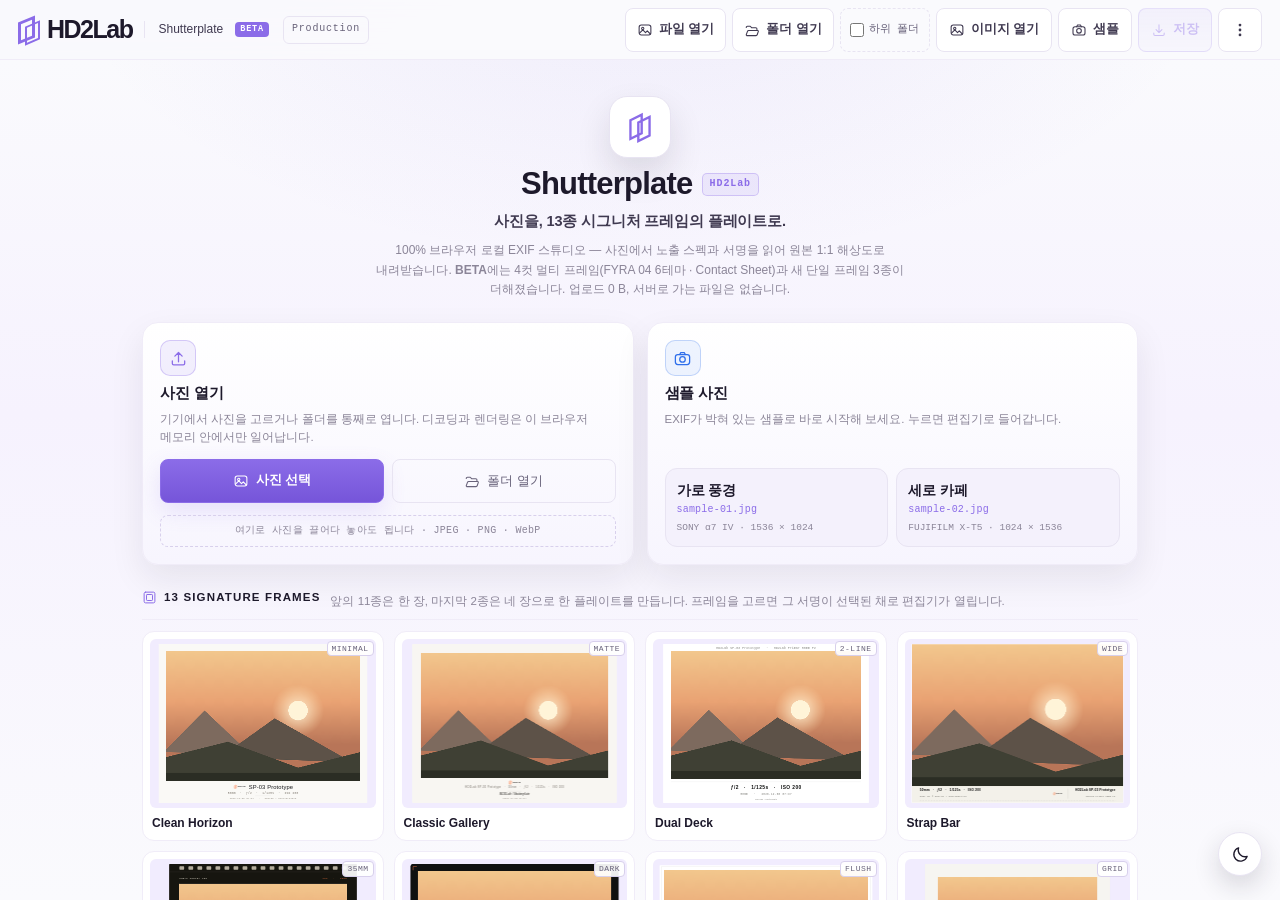
==== commit d9521810: "feat(layout): drop the filename bar, open images from the header, name the photo in the library head" ====
--- a/beta/index.html
+++ b/beta/index.html
@@ -52,7 +52,7 @@
   <script>try{var h=localStorage.getItem('hd2-theme');document.documentElement.setAttribute('data-theme',h==='dark'?'dark':'light');}catch(e){document.documentElement.setAttribute('data-theme','light');}</script>
   <link rel="stylesheet" href="../assets/hd2-theme.css?v=20261117-navy" />
   <script src="../assets/hd2-theme.js?v=20261117-navy" defer></script>
-  <link rel="stylesheet" href="style.css?v=20261117-dark" />
+  <link rel="stylesheet" href="style.css?v=20261119-viewport" />
 </head>
 <body>
   <!-- ── 자체 제작 SVG 아이콘 스프라이트 ─────────────────────────────── -->
@@ -130,6 +130,13 @@
       </div>
       <input id="wsFileInput" type="file" accept="image/*" multiple hidden />
       <input id="wsFolderInput" type="file" accept="image/*" webkitdirectory directory multiple hidden />
+      <!-- one image straight onto the plate: the header button and the empty-state
+           dropzone both open this same chooser -->
+      <input id="fileInput" type="file" accept="image/*" hidden />
+      <button class="hbtn hbtn--open" id="headerOpenBtn" type="button" title="이미지 파일 열기" aria-label="이미지 파일 열기">
+        <svg class="ic" viewBox="0 0 24 24" aria-hidden="true"><use href="#i-image"/></svg>
+        <span class="hbtn-label">이미지 열기</span>
+      </button>
       <button class="hbtn" id="headerSampleBtn" type="button" title="샘플 사진 불러오기" aria-label="샘플 사진 불러오기">
         <svg class="ic" viewBox="0 0 24 24" aria-hidden="true"><use href="#i-camera"/></svg>
         <span class="hbtn-label">샘플</span>
@@ -137,11 +144,6 @@
       <button class="hbtn hbtn--accent" id="headerDownloadBtn" type="button" title="플레이트 저장" aria-label="플레이트 저장" disabled>
         <svg class="ic" viewBox="0 0 24 24" aria-hidden="true"><use href="#i-download"/></svg>
         <span class="hbtn-label">저장</span>
-      </button>
-      <!-- 편집기 전용: 랜딩의 플로팅 토글이 여기로 도킹한다 (js/theme-dock.js) -->
-      <button class="hbtn-theme" id="headerThemeBtn" type="button" aria-pressed="false" aria-label="다크 모드로 전환 (네이비 &amp; 라벤더)" title="다크 모드로 전환 (네이비 &amp; 라벤더)">
-        <svg class="ic ic-theme ic-theme--moon" viewBox="0 0 24 24" aria-hidden="true" focusable="false"><path d="M20.4 14.4A8.6 8.6 0 0 1 9.6 3.6a8.6 8.6 0 1 0 10.8 10.8z"/></svg>
-        <svg class="ic ic-theme ic-theme--sun" viewBox="0 0 24 24" aria-hidden="true" focusable="false"><circle cx="12" cy="12" r="4.1"/><path d="M12 2.7v2.3M12 19v2.3M2.7 12h2.3M19 12h2.3M5.4 5.4l1.6 1.6M17 17l1.6 1.6M18.6 5.4L17 7M7 17l-1.6 1.6"/></svg>
       </button>
       <div class="portal-menu" id="portalMenu">
         <button class="portal-menu-btn" id="portalMenuBtn" type="button" aria-haspopup="menu" aria-expanded="false" aria-controls="portalMenuDropdown" aria-label="더 보기 — 워크스페이스 · 샘플 · 포털" title="더 보기">
@@ -158,6 +160,11 @@
             <span class="portal-ic" aria-hidden="true"><svg class="ic" viewBox="0 0 24 24"><use href="#i-refresh"/></svg></span>
             <span class="portal-text"><b>EXIF 값으로 되돌리기</b><small id="menuResetHint">사진을 열면 쓸 수 있습니다</small></span>
             <span class="portal-badge portal-badge--live" id="menuResetBadge" aria-hidden="true">EXIF</span>
+          </button>
+          <button class="portal-item" id="menuClearBtn" type="button" role="menuitem" disabled>
+            <span class="portal-ic" aria-hidden="true"><svg class="ic" viewBox="0 0 24 24"><use href="#i-trash"/></svg></span>
+            <span class="portal-text"><b>사진 비우기</b><small id="menuClearHint">사진을 열면 쓸 수 있습니다</small></span>
+            <span class="portal-badge" aria-hidden="true">CLEAR</span>
           </button>
           <button class="portal-item" id="menuEmblemBtn" type="button" role="menuitemcheckbox" aria-checked="false">
             <span class="portal-ic" aria-hidden="true"><svg class="ic" viewBox="0 0 24 24"><use href="#i-stamp"/></svg></span>
@@ -297,29 +304,11 @@
 
     <!-- ── 프리뷰 스테이지 ─────────────────────────────────────────── -->
     <section class="stage" id="stage" aria-label="플레이트 프리뷰" tabindex="-1">
-      <div class="stage-bar">
-        <span class="chip" id="photoChip"><svg class="ic" viewBox="0 0 24 24" aria-hidden="true"><use href="#i-image"/></svg><span>사진 없음</span></span>
-        <span class="chip chip--ghost" id="styleChip">CLEAN HORIZON</span>
-        <span class="chip chip--ghost" id="renderChip">—</span>
-        <div class="stage-tools">
-          <div class="seg seg--mini" id="bgSeg" role="group" aria-label="프리뷰 배경">
-            <button type="button" data-bg="dark" aria-pressed="true" title="다크 배경" aria-label="다크 배경"><svg class="ic" viewBox="0 0 24 24" aria-hidden="true"><use href="#i-moon"/></svg></button>
-            <button type="button" data-bg="light" aria-pressed="false" title="라이트 배경" aria-label="라이트 배경"><svg class="ic" viewBox="0 0 24 24" aria-hidden="true"><use href="#i-sun"/></svg></button>
-          </div>
-          <div class="zoom-group">
-            <button class="icon-btn" id="zoomOutBtn" type="button" aria-label="축소" title="축소"><svg class="ic" viewBox="0 0 24 24" aria-hidden="true"><use href="#i-minus"/></svg></button>
-            <button class="icon-btn icon-btn--wide" id="zoomFitBtn" type="button" aria-label="화면 맞춤" title="화면 맞춤"><svg class="ic" viewBox="0 0 24 24" aria-hidden="true"><use href="#i-fit"/></svg><span id="zoomLabel">맞춤</span></button>
-            <button class="icon-btn" id="zoomInBtn" type="button" aria-label="확대" title="확대"><svg class="ic" viewBox="0 0 24 24" aria-hidden="true"><use href="#i-plus"/></svg></button>
-          </div>
-        </div>
-      </div>
-
       <div class="stage-canvas" id="stageCanvas">
         <canvas id="plateCanvas" aria-label="플레이트 미리보기 캔버스"></canvas>
 
         <div class="empty-state" id="emptyState">
           <div class="dropzone" id="dropzone" role="button" tabindex="0" aria-label="사진을 끌어다 놓거나 눌러서 선택">
-            <input id="fileInput" type="file" accept="image/*" hidden />
             <span class="dz-glow" aria-hidden="true"></span>
             <span class="dz-ring" aria-hidden="true">
               <svg class="dz-icon" viewBox="0 0 24 24" aria-hidden="true"><use href="#i-upload"/></svg>
@@ -370,32 +359,30 @@
       </section>
     </section>
 
-    <!-- ── 선택된 사진 (컴팩트 활성 세션 카드) ─────────────────────── -->
-    <section class="session" id="sessionCard" aria-label="선택한 사진" hidden>
-      <span class="session-thumb"><canvas id="sessionThumb" width="72" height="72" aria-hidden="true"></canvas></span>
-      <div class="session-info">
-        <b class="session-name" id="metaName">—</b>
-        <span class="session-facts">
-          <span id="metaSize">—</span>
-          <span class="sep" aria-hidden="true">·</span>
-          <span id="metaBytes">—</span>
-          <span class="chip chip--exif" id="metaExifChip"><span id="metaExif">—</span></span>
-        </span>
-      </div>
-      <div class="session-actions">
-        <button class="btn btn-ghost pc-only" id="sessionOpenFilesBtn" type="button" title="사진 여러 장 열기"><svg class="ic" viewBox="0 0 24 24" aria-hidden="true"><use href="#i-image"/></svg><span>파일 열기</span></button>
-        <button class="btn btn-ghost pc-only" id="sessionOpenFolderBtn" type="button" title="폴더 열기 (Workspace)"><svg class="ic" viewBox="0 0 24 24" aria-hidden="true"><use href="#i-folder-open"/></svg><span>폴더</span></button>
-        <button class="btn btn-ghost" id="changeBtn" type="button" title="사진 변경"><svg class="ic" viewBox="0 0 24 24" aria-hidden="true"><use href="#i-swap"/></svg><span>변경</span></button>
-        <button class="btn btn-ghost" id="clearBtn" type="button" title="비우기" aria-label="캔버스 비우기"><svg class="ic" viewBox="0 0 24 24" aria-hidden="true"><use href="#i-close"/></svg><span class="hide-xs">비우기</span></button>
-      </div>
-    </section>
-
-    <!-- ── 하단 가로 프레임 슬라이더 ───────────────────────────────── -->
+
+    <!-- ── 하단 가로 프레임 슬라이더 — 머리줄이 프리뷰 배경·줌을 진다 ── -->
     <section class="strip" aria-label="프레임 갤러리">
       <div class="strip-head">
-        <span class="strip-title">FRAME LIBRARY</span>
+        <!-- the library's own head is the loaded photo's identity: the filename
+             takes the place the FRAME LIBRARY label used to keep, and the
+             resolution / EXIF count ride beside it -->
+        <p class="strip-file">
+          <b class="strip-file-name" id="libName">FRAME LIBRARY</b>
+          <span class="strip-file-meta" id="libMeta"></span>
+        </p>
         <span class="strip-count"><b id="frameCount">13</b> SIGNATURES</span>
         <span class="strip-hint">휠 · 드래그 · 스와이프 · FYRA 04는 다시 눌러 테마</span>
+        <div class="plate-tools">
+          <div class="seg seg--mini" id="bgSeg" role="group" aria-label="프리뷰 배경">
+            <button type="button" data-bg="dark" aria-pressed="true" title="다크 배경" aria-label="다크 배경"><svg class="ic" viewBox="0 0 24 24" aria-hidden="true"><use href="#i-moon"/></svg></button>
+            <button type="button" data-bg="light" aria-pressed="false" title="라이트 배경" aria-label="라이트 배경"><svg class="ic" viewBox="0 0 24 24" aria-hidden="true"><use href="#i-sun"/></svg></button>
+          </div>
+          <div class="zoom-group">
+            <button class="icon-btn" id="zoomOutBtn" type="button" aria-label="축소" title="축소"><svg class="ic" viewBox="0 0 24 24" aria-hidden="true"><use href="#i-minus"/></svg></button>
+            <button class="icon-btn icon-btn--wide" id="zoomFitBtn" type="button" aria-label="화면 맞춤" title="화면 맞춤"><svg class="ic" viewBox="0 0 24 24" aria-hidden="true"><use href="#i-fit"/></svg><span id="zoomLabel">맞춤</span></button>
+            <button class="icon-btn" id="zoomInBtn" type="button" aria-label="확대" title="확대"><svg class="ic" viewBox="0 0 24 24" aria-hidden="true"><use href="#i-plus"/></svg></button>
+          </div>
+        </div>
       </div>
       <div class="strip-track" id="frameStrip" role="radiogroup" aria-label="프레임 스타일 선택"></div>
     </section>
@@ -693,7 +680,6 @@
   <script src="js/emblems.js?v=20261115-beta-1" defer></script>
   <script src="js/exif-core.js?v=20261115-beta-1" defer></script>
   <script src="js/plate.js?v=20261115-beta-5" defer></script>
-  <script src="app.js?v=20261117-navy" defer></script>
-  <script src="js/theme-dock.js?v=20261117-dock" defer></script>
+  <script src="app.js?v=20261119-viewport" defer></script>
 </body>
 </html>
--- a/beta/style.css
+++ b/beta/style.css
@@ -32,8 +32,8 @@
   --r-lg: 16px;
   --header-h: 56px;
   --toolbar-h: 56px;
-  --thumb-h: 78px;
-  --card-w: 132px;
+  --thumb-h: 56px;
+  --card-w: 124px;
   --sans: "Pretendard", -apple-system, BlinkMacSystemFont, "Segoe UI", "Apple SD Gothic Neo",
           "Noto Sans KR", "Malgun Gothic", Roboto, Arial, sans-serif;
   --mono: ui-monospace, "SF Mono", SFMono-Regular, Menlo, Consolas, "Liberation Mono", monospace;
@@ -214,39 +214,6 @@
 }
 .hbtn--accent:hover:not(:disabled) { background: rgba(139, 108, 232, 0.24); border-color: var(--accent); }
 .hbtn .ic { width: 16px; height: 16px; }
-
-/* the header copy of the Light/Dark toggle — the same circle the landing floats,
-   docked between 저장 and ⋮ so it never sits on the plate. Only the studio shows
-   it: the landing keeps the floating one (../assets/hd2-theme.js). */
-.hbtn-theme {
-  display: none;
-  align-items: center;
-  justify-content: center;
-  width: 36px;
-  height: 36px;
-  flex: none;
-  margin: 0;
-  padding: 0;
-  border: 1px solid var(--line);
-  border-radius: 999px;
-  background: var(--ink-2);
-  color: var(--text);
-  cursor: pointer;
-  -webkit-tap-highlight-color: transparent;
-  transition: border-color 0.16s ease, color 0.16s ease, background 0.16s ease;
-}
-body[data-view="editor"] .hbtn-theme { display: inline-flex; }
-.hbtn-theme:hover { border-color: var(--accent-dim); color: var(--accent); }
-.hbtn-theme:focus-visible { outline: 2px solid var(--accent); outline-offset: 3px; }
-.hbtn-theme .ic-theme {
-  width: 17px;
-  height: 17px;
-  stroke-width: 1.7;
-}
-/* the icon shows where the button takes you — the same rule the floating copy uses */
-.hbtn-theme .ic-theme--sun { display: none; }
-[data-theme="dark"] .hbtn-theme .ic-theme--sun { display: block; }
-[data-theme="dark"] .hbtn-theme .ic-theme--moon { display: none; }
 
 /* 포털 드롭다운 */
 /* an open menu has to paint over the fixed inspector */
@@ -568,49 +535,9 @@
     linear-gradient(180deg, var(--stage-light-a), var(--stage-light-b));
 }
 
-.stage-bar {
-  flex: none;
-  display: flex;
-  align-items: center;
-  gap: 6px;
-  height: 52px;
-  padding: 0 12px;
-  border-bottom: 1px solid var(--line-soft);
-  background: rgba(12, 13, 12, 0.4);
-  overflow: hidden;
-}
-.stage[data-bg="light"] .stage-bar {
-  background: rgba(255, 255, 255, 0.45);
-  border-bottom-color: rgba(0, 0, 0, 0.08);
-}
-
-.chip {
-  display: inline-flex; align-items: center; gap: 5px;
-  height: 24px; padding: 0 9px;
-  border-radius: 999px;
-  border: 1px solid var(--line);
-  background: rgba(20, 22, 20, 0.8);
-  font-family: var(--mono);
-  font-size: 10px;
-  letter-spacing: 0.05em;
-  color: var(--text);
-  white-space: nowrap;
-  overflow: hidden;
-  text-overflow: ellipsis;
-  flex: 0 1 auto;
-  min-width: 0;
-}
-.chip .ic { width: 12px; height: 12px; }
-.chip > span { overflow: hidden; text-overflow: ellipsis; }
-.chip--ghost { color: var(--muted); background: transparent; flex: none; }
-.stage[data-bg="light"] .chip {
-  background: rgba(255, 255, 255, 0.7);
-  border-color: rgba(0, 0, 0, 0.12);
-  color: #2a2c28;
-}
-.stage[data-bg="light"] .chip--ghost { color: #6b7167; background: transparent; }
-
-.stage-tools { margin-left: auto; display: flex; align-items: center; gap: 6px; flex: none; }
+/* No bar across the top of the plate: the preview canvas runs from the header
+   down to the frame library, and the background / zoom controls the old canvas
+   bar used to carry now ride in the library's head line (see .plate-tools). */
 
 .seg {
   display: inline-flex;
@@ -659,7 +586,6 @@
 
 .stage .icon-btn { background: rgba(20, 22, 20, 0.7); }
 .stage[data-bg="light"] .icon-btn { background: rgba(255, 255, 255, 0.7); }
-.stage-bar .icon-btn { min-height: 44px; height: 44px; }
 
 .stage-canvas {
   position: relative;
@@ -787,52 +713,14 @@
 .stage[data-bg="light"] .inapp-banner { background: rgba(139, 108, 232, 0.12); }
 .stage[data-bg="light"] .inapp-msg { color: #2a2c28; }
 
-/* ── selected-photo session card ────────────────────────────────────────── */
-.session {
-  flex: none;
-  display: flex;
-  align-items: center;
-  gap: 10px;
-  height: 62px;
-  padding: 0 14px;
-  border-bottom: 1px solid var(--line-soft);
-  background: linear-gradient(180deg, var(--ink-2), var(--ink-2));
-}
-.session-thumb {
-  width: 42px; height: 42px;
-  flex: none;
-  border-radius: 8px;
-  overflow: hidden;
-  border: 1px solid var(--line);
-  background: var(--ink-3);
-  display: grid; place-items: center;
-}
-.session-thumb canvas { width: 42px; height: 42px; display: block; object-fit: cover; }
-.session-info { min-width: 0; flex: 1 1 auto; display: flex; flex-direction: column; gap: 1px; }
-.session-name {
-  font-size: 12.5px; font-weight: 650; color: var(--text-hi);
-  white-space: nowrap; overflow: hidden; text-overflow: ellipsis;
-}
-.session-facts {
-  display: flex; align-items: center; gap: 5px;
-  font-family: var(--mono); font-size: 10px; color: var(--dim);
-  letter-spacing: 0.02em;
-  white-space: nowrap; overflow: hidden;
-}
-.session-facts .sep { color: #C9C1DC; }
-.chip--exif {
-  height: 18px; padding: 0 6px; font-size: 9px;
-  border-color: rgba(139, 108, 232, 0.24);
-  color: var(--accent);
-  background: rgba(139, 108, 232, 0.08);
-  flex: none;
-}
-.session-actions { display: flex; align-items: center; gap: 6px; flex: none; }
+/* The filename bar that used to sit under the stage is gone: the frame library's
+   own head line carries the loaded photo's identity instead (name · resolution ·
+   EXIF count), and the plate gets that height back. */
 
 /* ── frame strip ────────────────────────────────────────────────────────── */
 .strip {
   flex: none;
-  padding: 8px 0 8px;
+  padding: 0 0 6px;
   border-bottom: 1px solid var(--line-soft);
   background: #FBFAFE;
 }
@@ -840,23 +728,62 @@
   display: flex;
   align-items: center;
   gap: 8px;
-  padding: 0 14px 4px;
+  min-height: 44px;
+  padding: 0 14px;
   font-family: var(--mono);
   font-size: 9.5px;
   letter-spacing: 0.12em;
   color: var(--dim);
 }
-.strip-title { color: var(--muted); }
+/* the head line's left slot is the loaded photo (filename · resolution · tags);
+   with no photo open it falls back to the library's own name */
+.strip-file {
+  display: flex; align-items: baseline; gap: 7px;
+  flex: 0 1 auto; min-width: 0; max-width: 44%;
+  margin: 0;
+}
+.strip-file-name {
+  font-family: var(--mono);
+  font-size: 10px; font-weight: 700; letter-spacing: 0.05em;
+  color: var(--text-hi);
+  white-space: nowrap; overflow: hidden; text-overflow: ellipsis;
+  min-width: 0;
+}
+.strip-file-meta {
+  font-family: var(--mono);
+  font-size: 9.5px; letter-spacing: 0.02em;
+  color: var(--dim);
+  white-space: nowrap; overflow: hidden; text-overflow: ellipsis;
+  flex: none; max-width: 52%;
+}
 .strip-count { color: var(--dim); }
 .strip-count b { color: var(--accent); font-weight: 600; }
-.strip-hint { margin-left: auto; letter-spacing: 0.04em; color: #8B8598; }
+.strip-hint {
+  margin-left: auto;
+  letter-spacing: 0.04em;
+  color: #8B8598;
+  min-width: 0;
+  overflow: hidden; text-overflow: ellipsis; white-space: nowrap;
+}
+/* the plate's own view controls live at the end of the library head line:
+   what the old stage bar carried now sits directly under the filename row,
+   at the bottom of the screen, where the hand already is. */
+.plate-tools { display: flex; align-items: center; gap: 6px; flex: none; margin-left: 6px; }
+.plate-tools .seg { background: var(--ink-2); border-color: var(--line); }
+.plate-tools .seg button { color: var(--muted); }
+.plate-tools .seg button + button { border-left-color: var(--line); }
+.plate-tools .seg button[aria-pressed="true"] { background: var(--tint-2); color: var(--accent-dim); }
+.plate-tools .icon-btn { background: var(--ink-2); border-color: var(--line); color: var(--text); }
+.plate-tools .icon-btn:hover { border-color: var(--accent-dim); color: var(--accent); }
+[data-theme="dark"] .plate-tools .seg,
+[data-theme="dark"] .plate-tools .icon-btn { background: var(--ink-3); }
 
 .strip-track {
   display: flex;
   gap: 9px;
   overflow-x: auto;
   overflow-y: hidden;
-  padding: 3px 14px 3px;
+  padding: 2px 14px 2px;
   scroll-snap-type: x proximity;
   -webkit-overflow-scrolling: touch;
   scrollbar-width: thin;
@@ -873,8 +800,8 @@
   min-height: 44px;
   display: flex;
   flex-direction: column;
-  gap: 3px;
-  padding: 5px 5px 5px;
+  gap: 2px;
+  padding: 4px 4px 4px;
   border: 1px solid var(--line-soft);
   border-radius: 10px;
   background: var(--ink-2);
@@ -903,15 +830,15 @@
 .frame-thumb canvas { display: block; width: 100%; height: 100%; }
 .frame-foot { display: flex; align-items: center; gap: 5px; min-width: 0; }
 .frame-name {
-  font-size: 10.5px; font-weight: 650; color: var(--text);
+  font-size: 10px; line-height: 1.2; font-weight: 650; color: var(--text);
   white-space: nowrap; overflow: hidden; text-overflow: ellipsis;
   flex: 1 1 auto;
 }
 .frame-card[aria-checked="true"] .frame-name { color: var(--accent); }
 .frame-badge {
   position: absolute;
-  top: 9px;
-  right: 9px;
+  top: 6px;
+  right: 6px;
   font-family: var(--mono); font-size: 8px; letter-spacing: 0.06em;
   color: var(--muted);
   background: rgba(255, 255, 255, 0.92);
@@ -1302,8 +1229,6 @@
 .btn-quiet:hover:not(:disabled) { color: var(--accent); }
 .btn .ic { width: 16px; height: 16px; }
 
-.session-actions .btn { padding: 0 11px; font-size: 12px; }
-
 .hint { font-size: 11.5px; line-height: 1.55; color: var(--dim); }
 
 /* ── toasts ─────────────────────────────────────────────────────────────── */
@@ -1344,11 +1269,11 @@
 
 /* ── responsive ─────────────────────────────────────────────────────────── */
 @media (min-width: 900px) {
-  :root { --header-h: 60px; --thumb-h: 96px; --card-w: 150px; }
+  :root { --header-h: 60px; --thumb-h: 72px; --card-w: 140px; }
   .app-header { padding: 0 18px; gap: 14px; }
   .brand-name { font-size: 25px; }
-  .strip-head { padding: 0 18px 5px; font-size: 10px; }
-  .strip-track { padding: 3px 18px 5px; gap: 10px; }
+  .strip-head { padding: 0 18px; font-size: 10px; }
+  .strip-track { padding: 2px 18px 4px; gap: 9px; }
   .toolbar { padding: 7px 18px; }
   .tool { font-size: 11.5px; }
 
@@ -1370,11 +1295,13 @@
 }
 
 @media (max-width: 900px) {
+  /* the hint steps out first, so the tools keep the right edge to themselves */
   .strip-hint { display: none; }
+  .plate-tools { margin-left: auto; }
 }
 
 @media (max-width: 520px) {
-  :root { --card-w: 116px; --thumb-h: 70px; }
+  :root { --card-w: 108px; --thumb-h: 52px; }
   .toast { font-size: 11.5px; padding: 10px 13px; }
   .toasts { width: min(92vw, 380px); }
   .app-header { padding: 0 10px; gap: 8px; }
@@ -1382,20 +1309,24 @@
   .brand-name { font-size: 22px; }
   .brand em { padding-left: 10px; }
   .hbtn { padding: 0 9px; gap: 5px; font-size: 12px; }
-  .stage-bar { padding: 0 8px; gap: 5px; }
-  #styleChip, #renderChip { display: none; }
-  .session { padding: 0 10px; gap: 8px; height: 58px; }
-  .session-facts #metaBytes { display: none; }
-  .session-facts .sep { display: none; }
-  .session-actions .btn { padding: 0 10px; font-size: 11.5px; }
-  .session-actions .btn .ic { width: 16px; height: 16px; }
-  .strip { padding: 7px 0 6px; }
-  .strip-track { padding: 3px 10px 3px; gap: 7px; }
+  /* the phone library row is narrow: the filename keeps the slot and the
+     resolution/tags stand down (they are in the export pane) */
+  .strip-file-meta { display: none; }
+  .strip-file { max-width: none; flex: 1 1 auto; }
+  /* the header carries four controls on a phone: the image button keeps only
+     its icon and 샘플 steps into ⋮ (its SAMPLES group) */
+  #headerOpenBtn { min-width: 44px; padding: 0; gap: 0; }
+  #headerOpenBtn .hbtn-label { display: none; }
+  .strip { padding: 0 0 6px; }
+  .strip-count { display: none; }
+  .strip-head { padding: 0 10px; gap: 6px; }
+  .plate-tools { gap: 5px; }
+  .strip-track { padding: 2px 10px 2px; gap: 7px; }
   .toolbar { padding: 5px 8px calc(5px + env(safe-area-inset-bottom)); gap: 5px; }
   .tool { font-size: 9.5px; }
   .tool .ic { width: 16px; height: 16px; }
   .field-pair { grid-template-columns: 1fr; }
-  .stage-bar .zoom-group .icon-btn--wide span { display: none; }
+  .plate-tools .zoom-group .icon-btn--wide span { display: none; }
   .inapp-banner { gap: 6px; padding: 5px 6px 5px 8px; }
   .inapp-msg { font-size: 10.5px; }
   .inapp-copy { padding: 0 8px; font-size: 10.5px; }
@@ -1420,26 +1351,19 @@
 }
 
 @media (max-width: 359px) {
-  .stage-bar .seg--mini { display: none; }
+  .plate-tools .seg--mini { display: none; }
   .app-header { padding: 0 8px; gap: 6px; }
   .header-actions { gap: 4px; }
   .brand { gap: 8px; }
   .brand-name { font-size: 20px; }
   .hbtn-label { display: none; }
   .hbtn { min-width: 44px; padding: 0; }
-  .session-actions .btn span { display: none; }
-  .session-actions .btn { padding: 0 10px; }
-  .session-facts #metaExifChip { display: none; }
   #zoomOutBtn, #zoomInBtn { display: none; }
   .tool span { font-size: 9px; }
 }
 
 @media (max-height: 640px) {
-  :root { --thumb-h: 62px; --toolbar-h: 52px; }
-  .session { height: 52px; }
-  .session-thumb { width: 36px; height: 36px; }
-  .session-thumb canvas { width: 36px; height: 36px; }
-  .stage-bar { height: 48px; }
+  :root { --thumb-h: 48px; --toolbar-h: 52px; }
   .empty-state { gap: 8px; padding: 12px; }
   .dropzone { min-height: 96px; padding: 12px 16px; }
   .empty-note { display: none; }
@@ -1822,12 +1746,12 @@
   .ws-strip { display: flex; }
   .strip-hint { display: inline; margin-left: auto; }
 
-  .strip { padding-bottom: 9px; }
+  .strip { padding: 0 0 7px; }
   .ws-track { padding-bottom: 12px; }
   /* the eight signatures share one row when the column allows it, and keep
      scrolling as a strip when it cannot */
   .frame-card { flex: 1 1 0; width: auto; min-width: 116px; max-width: 172px; }
-  .frame-thumb { height: 92px; }
+  .frame-thumb { height: 74px; }
 
   .toasts { left: calc((100vw - var(--ins-w)) / 2); }
 
@@ -1847,11 +1771,10 @@
 
 /* 짧은 PC 화면(예: 1280×720)에서는 스트립 두 줄의 높이를 줄여 캔버스를 지킨다 */
 @media (min-width: 1024px) and (max-height: 820px) {
-  .strip { padding: 6px 0 7px; }
-  .frame-thumb { height: 72px; }
+  .strip { padding: 0 0 7px; }
+  .frame-thumb { height: 50px; }
   .ws-thumb { height: 52px; }
   .ws-track { padding-top: 6px; padding-bottom: 8px; }
-  .session { height: 56px; }
 }
 
 /* ══ BETA (PKPilot0003/beta) ══════════════════════════════════════════════
@@ -2294,9 +2217,12 @@
 [data-theme="dark"] .btn-accent:hover:not(:disabled) { color: #0B1020; }
 
 /* ── floating Light/Dark toggle ──────────────────────────────────────────────
-   ../assets/hd2-theme.js hands every HD2Lab route this floating button. Here only
-   the landing wears it, bottom-right above the launch cards; the studio turns it
-   off and carries the same circle in the header instead (.hbtn-theme). */
+   ../assets/hd2-theme.js hands every HD2Lab route this one floating button, and
+   it is the app's only Light/Dark control: the landing and the studio both wear
+   it. In the studio the bottom corners are taken (the fixed inspector and its
+   export dock on a PC, the frame library and the 4-button toolbar on a phone),
+   so the button floats just above the frame library, clear of the inspector's
+   column, and rides above the plate instead of the controls. */
 .hd2-theme-toggle {
   --hd2-toggle-bg: var(--ink-2);
   --hd2-toggle-fg: var(--text-hi);
@@ -2317,20 +2243,39 @@
 html:has(.preview-overlay.is-open) .hd2-theme-toggle,
 html:has(.fyra-modal.is-open) .hd2-theme-toggle,
 html:has(.sheet-backdrop.is-open) .hd2-theme-toggle { opacity: 0; pointer-events: none; }
-/* the studio docks the toggle in the header — the floating one would sit on the
-   plate, so it is taken out of sight and out of the tab order */
-body[data-view="editor"] .hd2-theme-toggle {
-  opacity: 0;
-  pointer-events: none;
-  visibility: hidden;
-}
 @media (max-width: 520px) {
   .hd2-theme-toggle { --hd2-toggle-right: 12px; --hd2-toggle-bottom: 18px; }
-  /* …and the phone needs the room: 44px keeps the touch target the rest of the
-     header keeps, and 샘플 steps out (it is on the landing card and in ⋮) */
-  .hbtn-theme { width: 44px; height: 44px; }
-  .hbtn-theme .ic-theme { width: 19px; height: 19px; }
-  body[data-view="editor"] #headerSampleBtn { display: none; }
+  /* …and the phone needs the room: 샘플 steps out of the header on every
+     view (it is on the landing card and in ⋮) */
+  #headerSampleBtn { display: none; }
+}
+/* the studio: the toggle docks onto the bottom control panel instead of
+   floating halfway up the plate. Its bottom offset is measured by app.js
+   (syncThemeToggle) from the top edge of that panel — library, workspace
+   strip, toolbar — because the strip changes height with the frame
+   cards, the workspace and the safe area. The value below is only the fallback
+   for the first frame, before the measurement lands. */
+body[data-view="editor"] .hd2-theme-toggle {
+  --hd2-toggle-right: 12px;
+  --hd2-toggle-bottom: 260px;
+}
+/* …and on a PC stay left of the fixed inspector */
+@media (min-width: 1024px) {
+  body[data-view="editor"] .hd2-theme-toggle {
+    --hd2-toggle-right: calc(var(--ins-w) + 12px);
+    --hd2-toggle-bottom: 220px;
+  }
+}
+/* the two multi-cut plates float their 4-cell control in the same corner the
+   docked toggle now occupies: it steps aside to the 4-cell button's left, at
+   the same height, so the two never cover each other */
+body[data-view="editor"]:has(#slotToggle:not([hidden])) .hd2-theme-toggle {
+  --hd2-toggle-right: 66px;
+}
+@media (min-width: 1024px) {
+  body[data-view="editor"]:has(#slotToggle:not([hidden])) .hd2-theme-toggle {
+    --hd2-toggle-right: calc(var(--ins-w) + 66px);
+  }
 }
 /* the header now carries a fourth control on a phone, so the product name steps
    out a little earlier than the 360px floor it used to leave at */
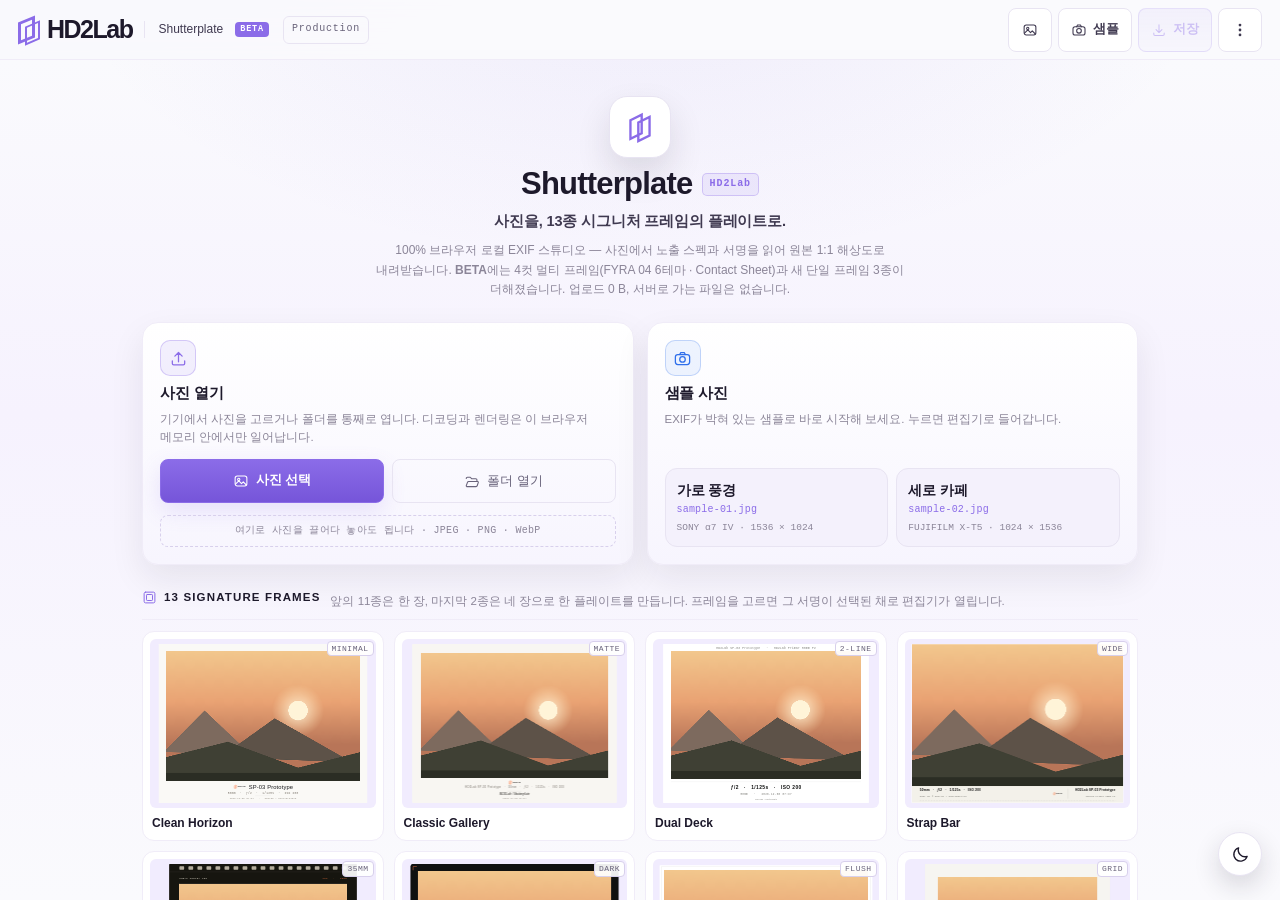
==== commit 75608fb6: "feat(header): PC 열기를 아이콘 하나로 — 폴더 열기·하위 폴더는 ⋮ WORKSPACE로 (정식+beta)" ====
--- a/beta/index.html
+++ b/beta/index.html
@@ -113,25 +113,19 @@
     <a class="prod-link" href="../" title="정식판 Shutterplate로 이동" aria-label="정식판 Shutterplate로 이동">Production</a>
 
     <div class="header-actions">
-      <!-- PC 워크스페이스 열기 (≥1024px) -->
+      <!-- PC 사진 열기 (≥1024px): 헤더에는 열기 아이콘 하나만 둡니다. 폴더로 열기와
+           하위 폴더 옵션은 ⋮ 메뉴 WORKSPACE 안에 있습니다. -->
       <div class="pc-open" id="pcOpen">
-        <button class="hbtn" id="openFilesBtn" type="button" title="사진 여러 장 열기 — 워크스페이스" aria-label="사진 여러 장 열기">
+        <button class="hbtn" id="openFilesBtn" type="button" title="사진 여러 장 열기 — 워크스페이스" aria-label="사진 여러 장 열기 — 워크스페이스">
           <svg class="ic" viewBox="0 0 24 24" aria-hidden="true"><use href="#i-image"/></svg>
-          <span class="hbtn-label">파일 열기</span>
-        </button>
-        <button class="hbtn" id="openFolderBtn" type="button" title="폴더 열기 — Workspace" aria-label="폴더 열기">
-          <svg class="ic" viewBox="0 0 24 24" aria-hidden="true"><use href="#i-folder-open"/></svg>
-          <span class="hbtn-label">폴더 열기</span>
-        </button>
-        <label class="pc-rec" for="recursiveToggle" title="폴더를 열 때 하위 폴더의 사진까지 포함">
-          <input type="checkbox" id="recursiveToggle" />
-          <span>하위 폴더</span>
-        </label>
+        </button>
       </div>
       <input id="wsFileInput" type="file" accept="image/*" multiple hidden />
       <input id="wsFolderInput" type="file" accept="image/*" webkitdirectory directory multiple hidden />
-      <!-- one image straight onto the plate: the header button and the empty-state
-           dropzone both open this same chooser -->
+      <input id="recursiveToggle" type="checkbox" hidden />
+      <!-- one image straight onto the plate, for the phone. On PC this button is
+           hidden (the header keeps a single open icon) while the empty-state
+           dropzone keeps opening the same chooser -->
       <input id="fileInput" type="file" accept="image/*" hidden />
       <button class="hbtn hbtn--open" id="headerOpenBtn" type="button" title="이미지 파일 열기" aria-label="이미지 파일 열기">
         <svg class="ic" viewBox="0 0 24 24" aria-hidden="true"><use href="#i-image"/></svg>
@@ -155,6 +149,16 @@
             <span class="portal-ic" aria-hidden="true"><svg class="ic" viewBox="0 0 24 24"><use href="#i-portal-home"/></svg></span>
             <span class="portal-text"><b>홈 / 랜딩 화면</b><small>시작 화면으로 이동</small></span>
             <span class="portal-badge" aria-hidden="true">HOME</span>
+          </button>
+          <button class="portal-item" id="openFolderBtn" type="button" role="menuitem">
+            <span class="portal-ic" aria-hidden="true"><svg class="ic" viewBox="0 0 24 24"><use href="#i-folder-open"/></svg></span>
+            <span class="portal-text"><b>폴더 열기</b><small>Workspace — 폴더의 사진을 한 번에</small></span>
+            <span class="portal-badge" aria-hidden="true">FOLDER</span>
+          </button>
+          <button class="portal-item" id="menuRecursiveBtn" type="button" role="menuitemcheckbox" aria-checked="false">
+            <span class="portal-ic" aria-hidden="true"><svg class="ic" viewBox="0 0 24 24"><use href="#i-folder"/></svg></span>
+            <span class="portal-text"><b>하위 폴더 포함</b><small>폴더를 열 때 안쪽 폴더의 사진까지</small></span>
+            <span class="portal-badge" id="menuRecursiveState" aria-hidden="true">OFF</span>
           </button>
           <button class="portal-item" id="menuResetExifBtn" type="button" role="menuitem" disabled>
             <span class="portal-ic" aria-hidden="true"><svg class="ic" viewBox="0 0 24 24"><use href="#i-refresh"/></svg></span>
--- a/beta/style.css
+++ b/beta/style.css
@@ -1619,30 +1619,13 @@
   .toolbar { display: none; }
 
   .pc-open { display: inline-flex; align-items: center; gap: 6px; }
-  .pc-open .hbtn { padding: 0 11px; }
+  /* the PC header carries one open control: the image icon that opens the
+     workspace chooser. The phone's single-image button steps out here. */
+  .pc-open .hbtn { padding: 0; width: 44px; }
+  #headerOpenBtn { display: none; }
   .pc-only { display: inline-flex; }
   .empty-row--pc { display: flex; }
   .empty-row--pc .btn { min-height: 40px; font-size: 12px; padding: 0 13px; }
-
-  .pc-rec {
-    display: inline-flex;
-    align-items: center;
-    gap: 5px;
-    height: 44px;
-    padding: 0 9px;
-    border: 1px dashed var(--line);
-    border-radius: var(--r-sm);
-    font-family: var(--mono);
-    font-size: 10.5px;
-    letter-spacing: 0.01em;
-    color: var(--muted);
-    cursor: pointer;
-    -webkit-user-select: none;
-    user-select: none;
-    transition: border-color 0.15s ease, color 0.15s ease;
-  }
-  .pc-rec input { width: 14px; height: 14px; margin: 0; accent-color: var(--accent); }
-  .pc-rec:hover { border-color: var(--accent-dim); color: var(--text); }
 
   /* 제어 패널 → 우측 고정 인스펙터 (시트 아님) */
   .sheet {
